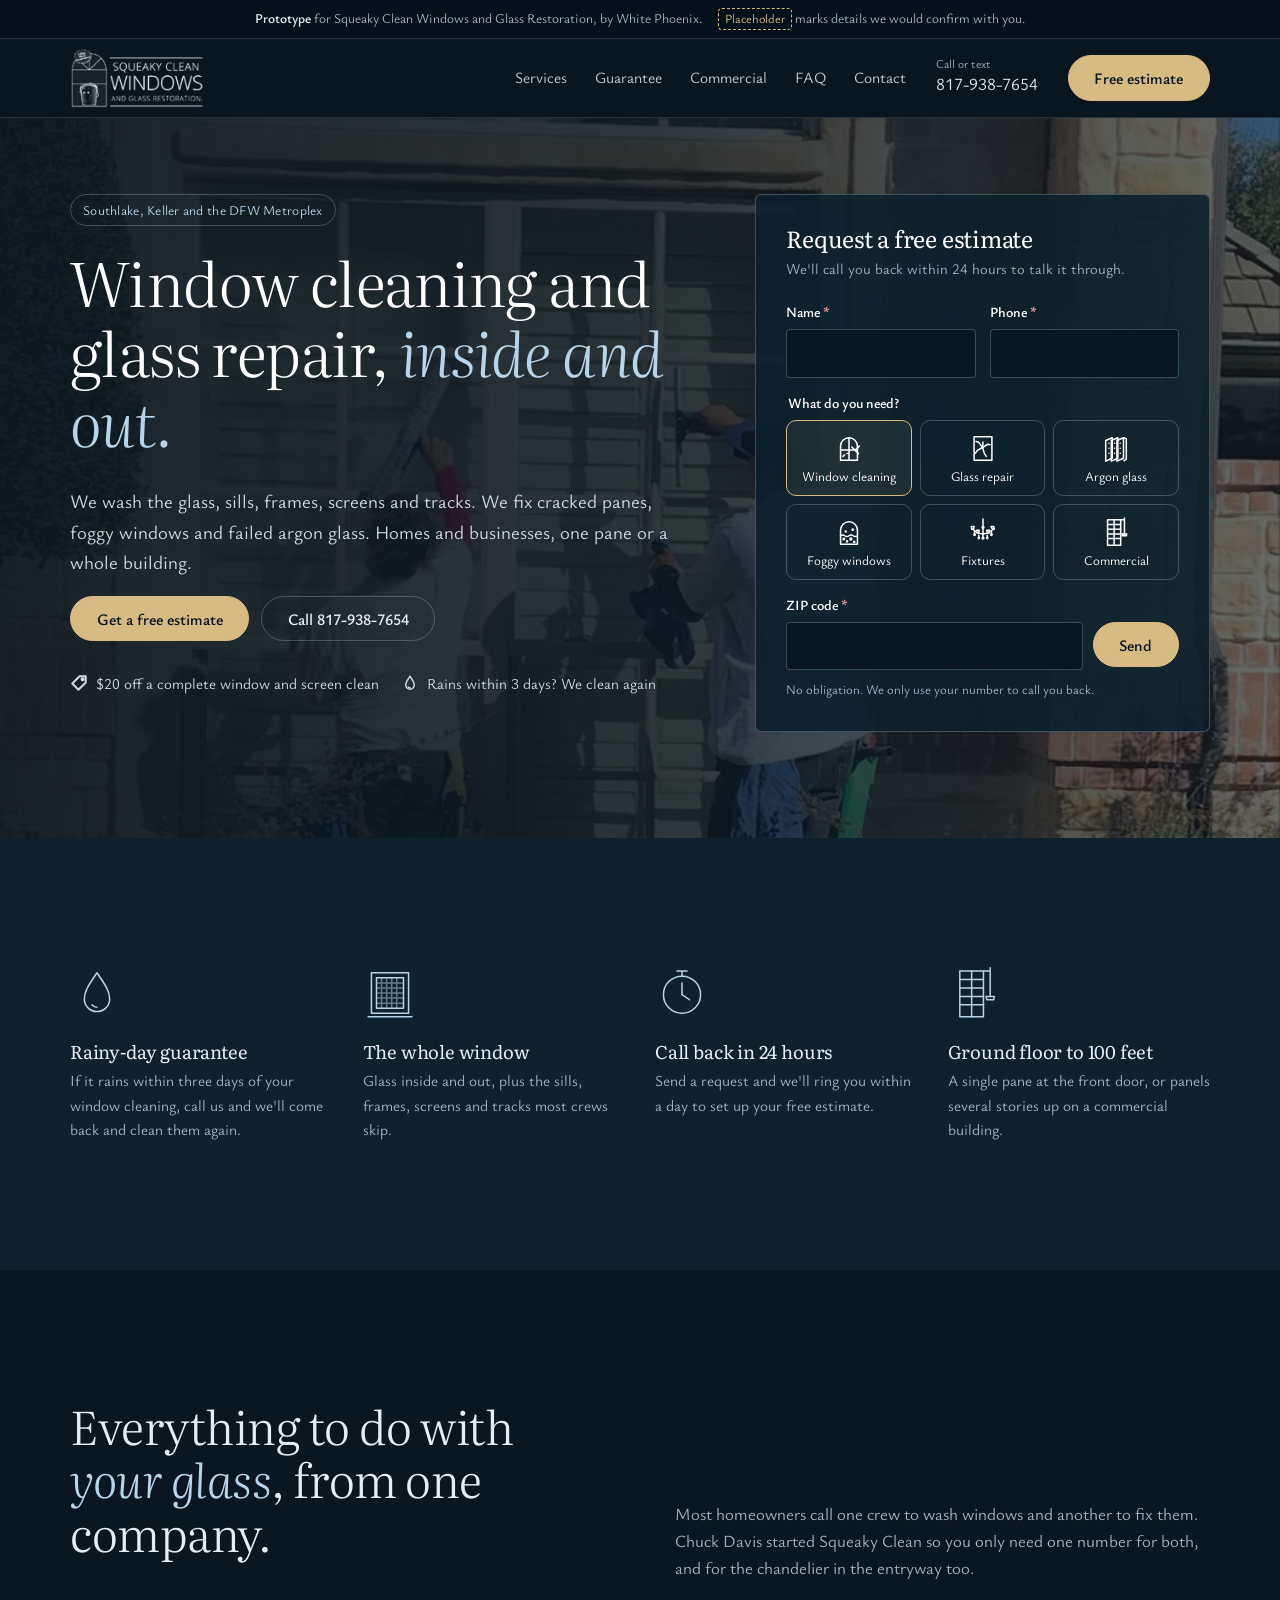
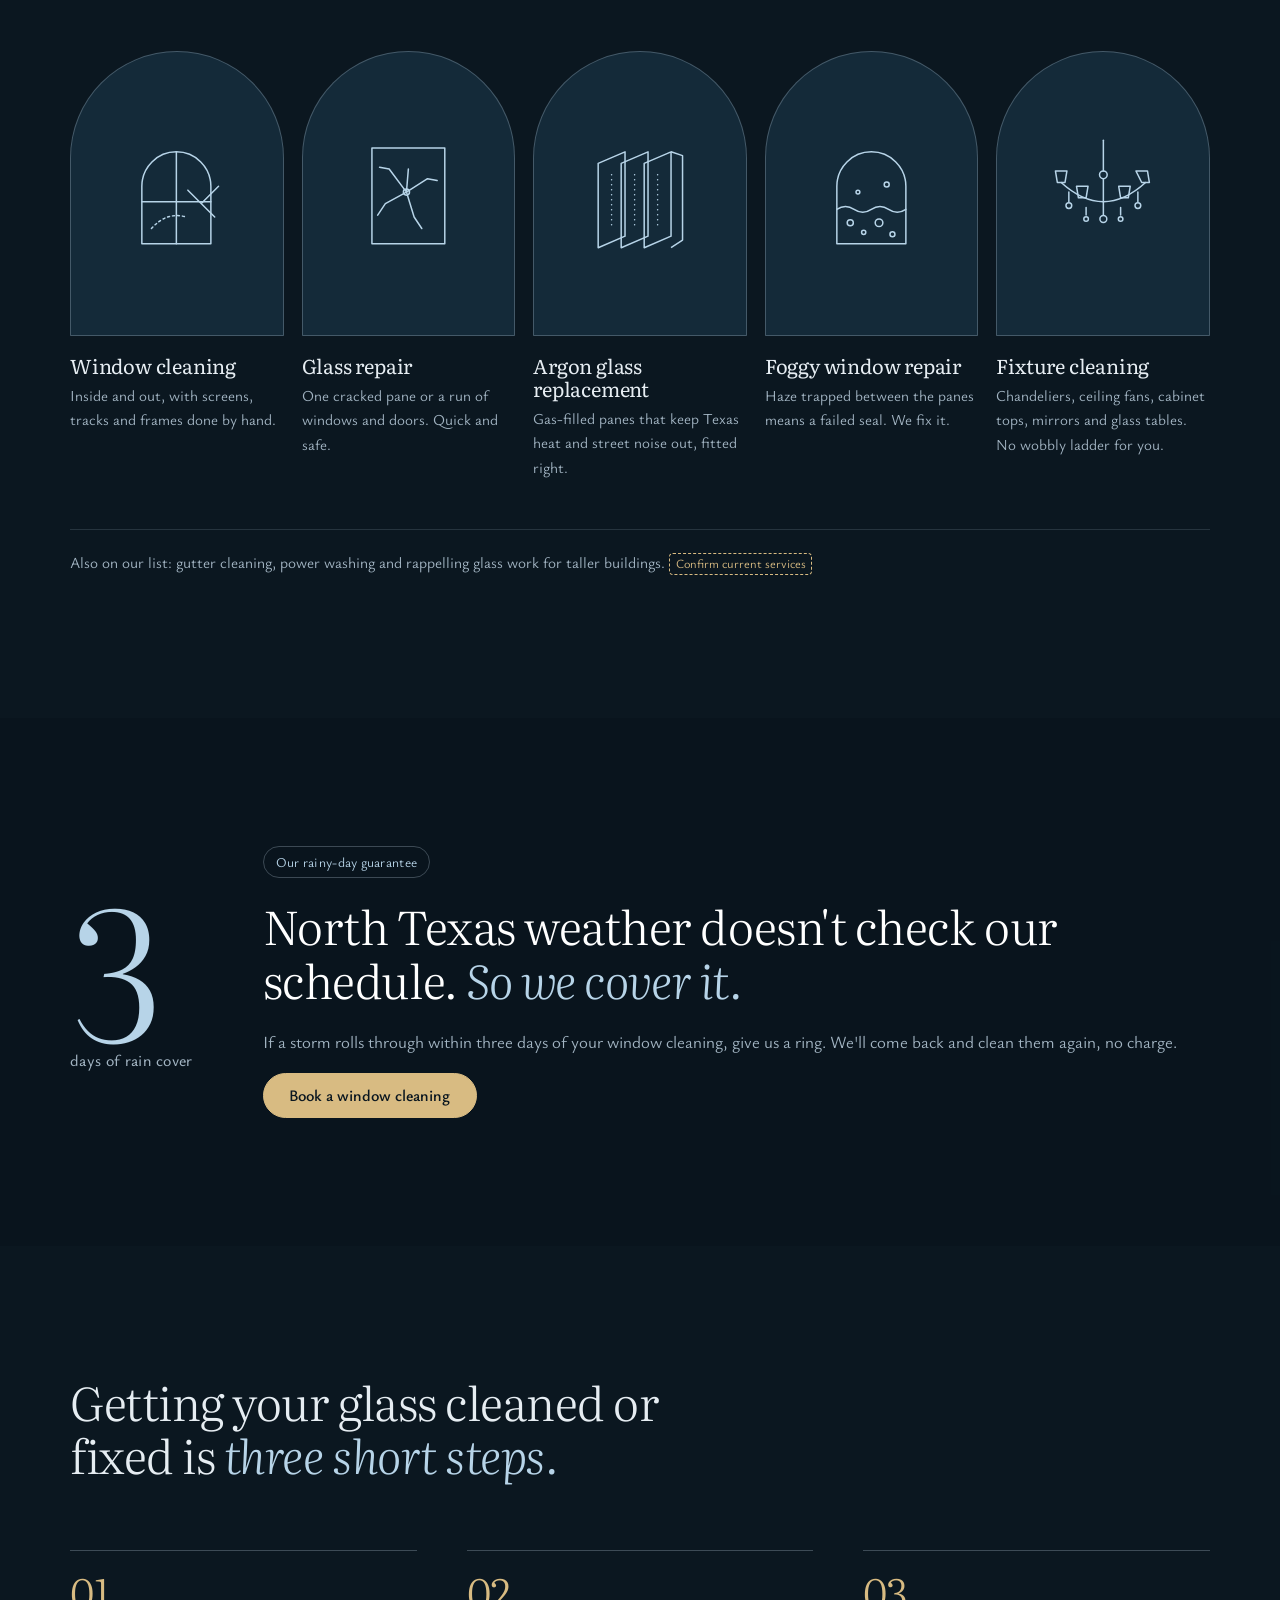
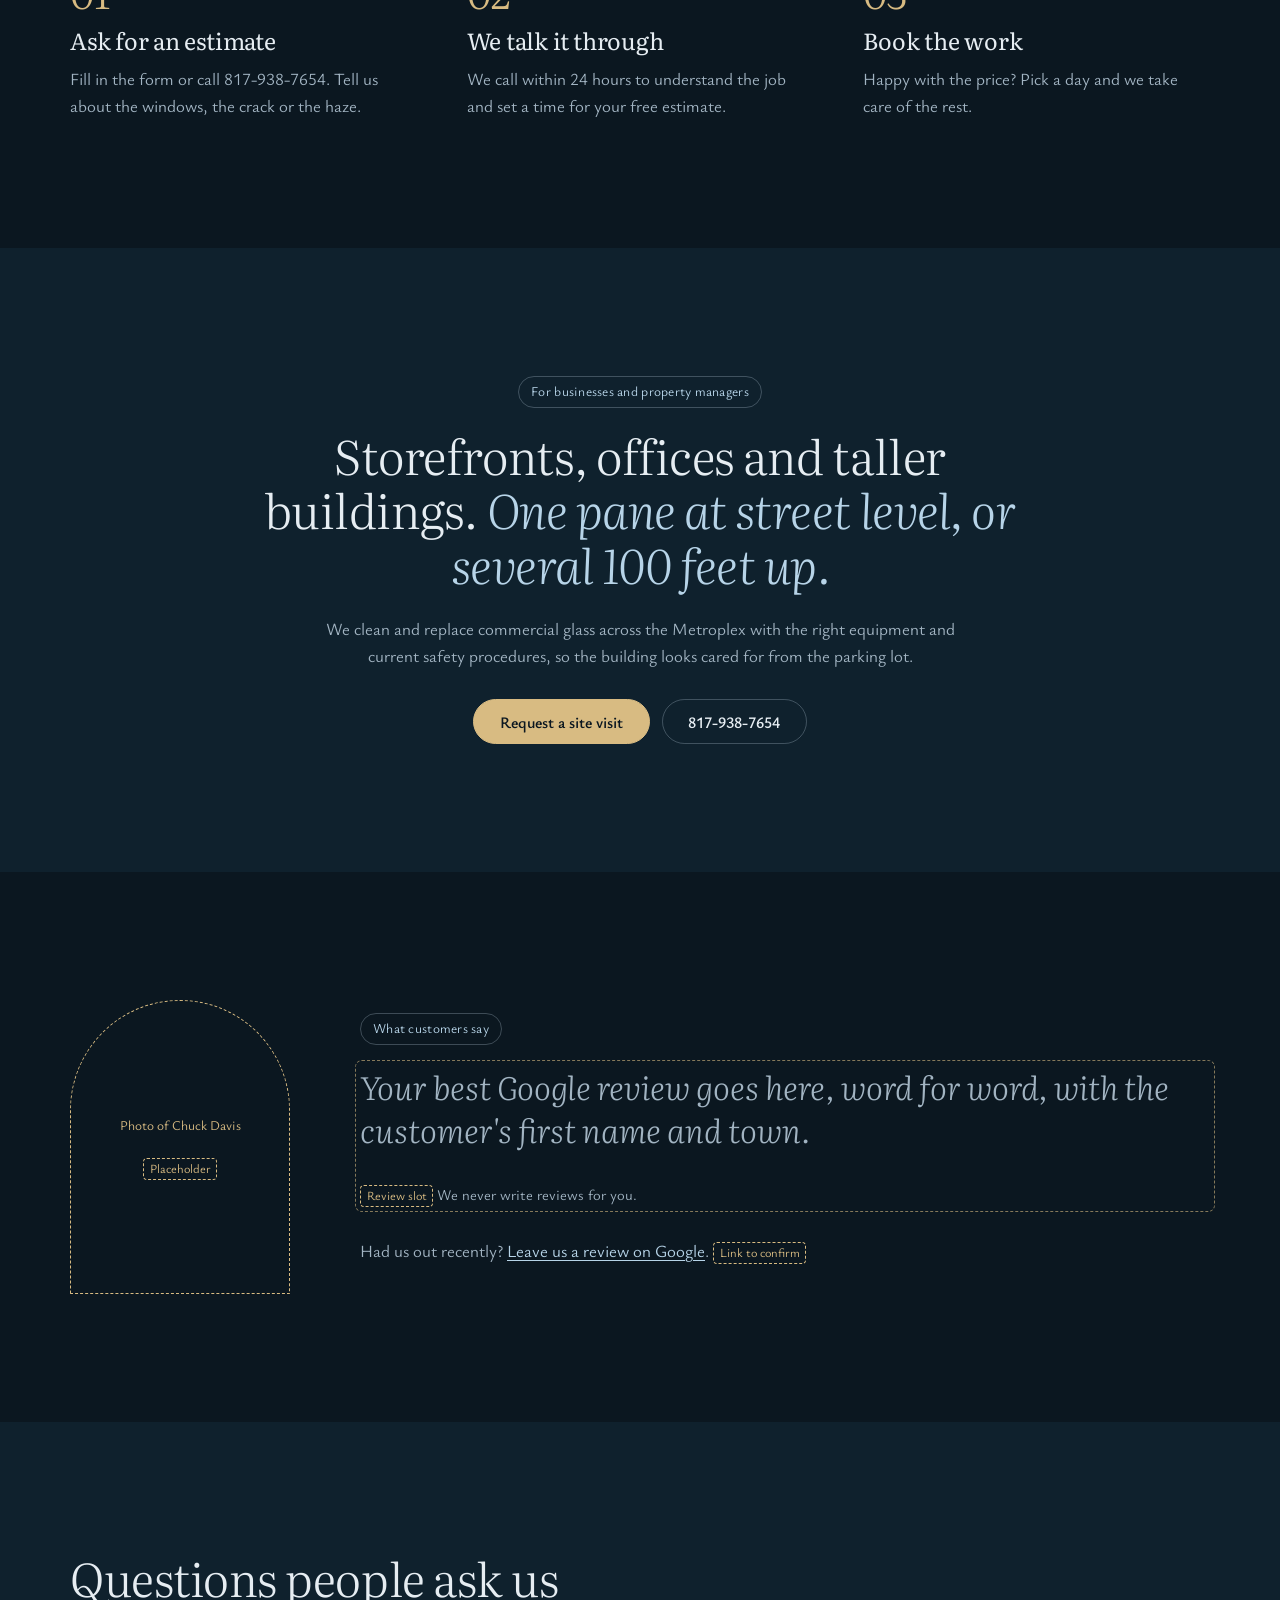
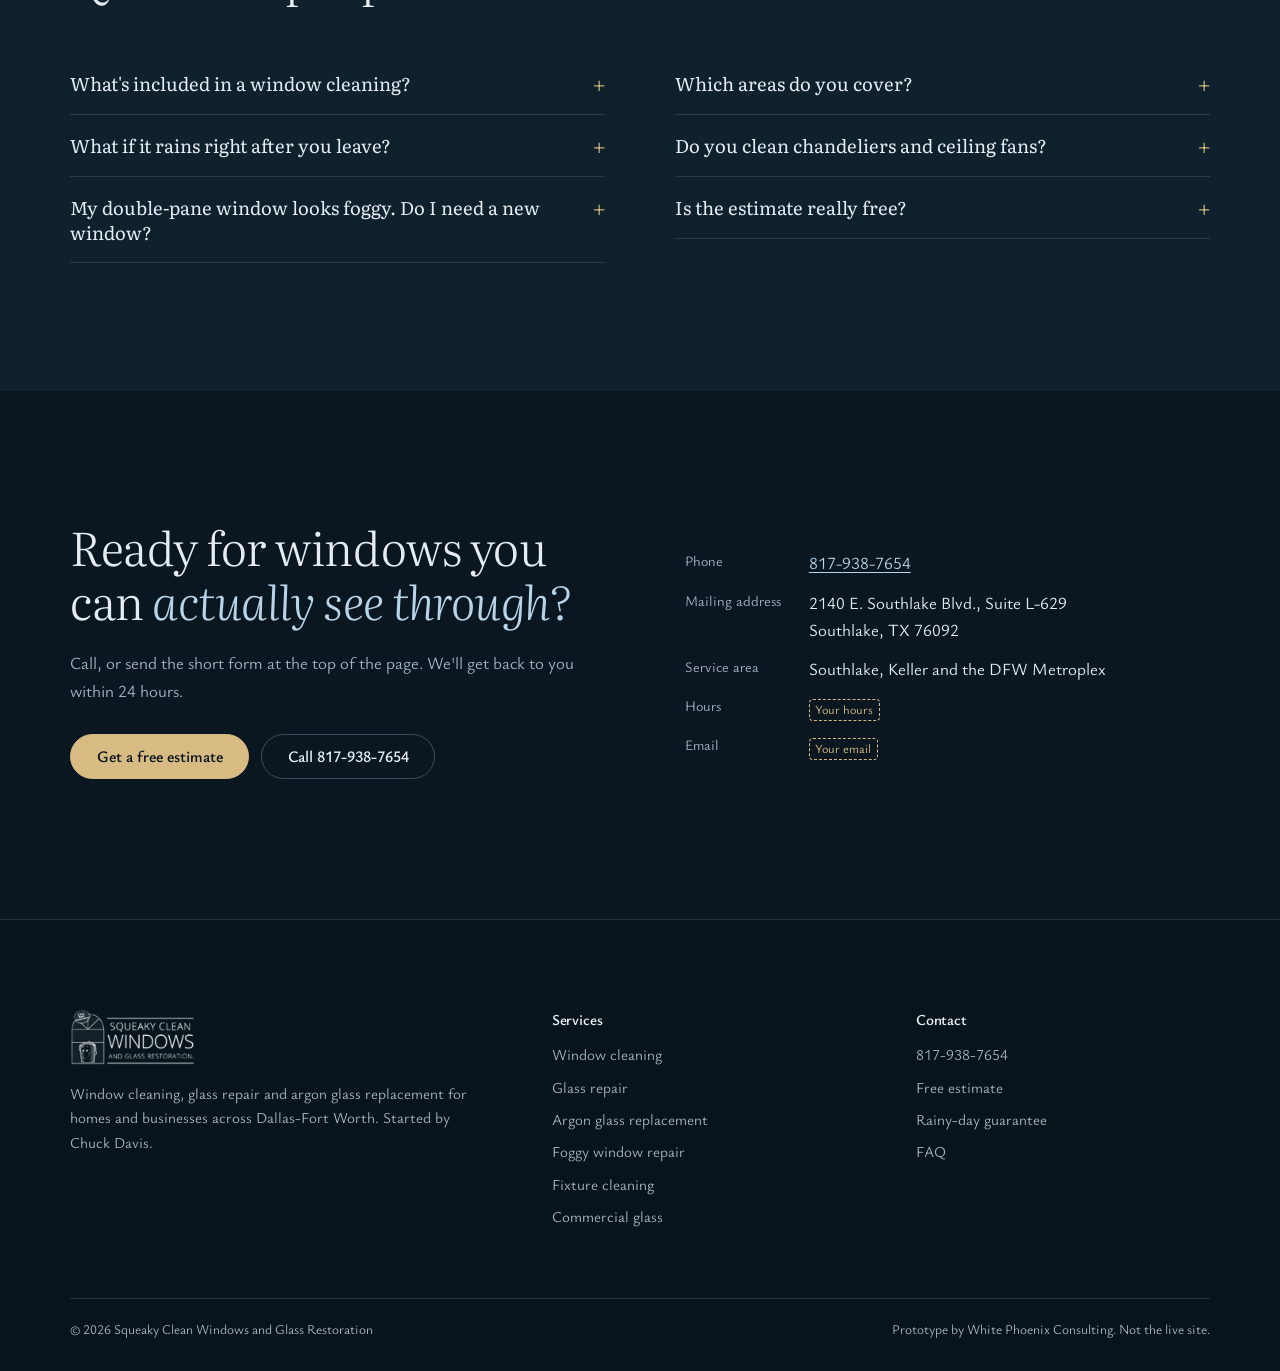
==== index.html @ f63f53d5 "Squeaky Clean Windows pitch prototype: dark TT25 theme, single page" ====
<!doctype html>
<html lang="en-US">
<head>
<meta charset="utf-8">
<meta name="viewport" content="width=device-width, initial-scale=1">
<meta name="robots" content="noindex, nofollow">
<title>Window Cleaning and Glass Repair in Southlake, TX | Squeaky Clean Windows</title>
<meta name="description" content="Window cleaning inside and out, glass repair, argon glass replacement and foggy window repair for homes and businesses in Southlake, Keller and across Dallas-Fort Worth. Call 817-938-7654.">
<meta property="og:title" content="Squeaky Clean Windows and Glass Restoration">
<meta property="og:description" content="Window cleaning and glass repair in Southlake and across Dallas-Fort Worth.">
<meta property="og:image" content="assets/img/og.jpg">
<meta name="theme-color" content="#0b1720">
<link rel="icon" href="assets/img/favicon.png">
<link rel="preconnect" href="https://fonts.googleapis.com"><link rel="preconnect" href="https://fonts.gstatic.com" crossorigin>
<link href="https://fonts.googleapis.com/css2?family=Literata:ital,opsz,wght@0,7..72,300;0,7..72,400;1,7..72,300&family=Ysabeau+Office:wght@400;600&display=swap" rel="stylesheet">
<link rel="preload" as="image" href="assets/img/crew-southlake.webp">
<link rel="stylesheet" href="assets/css/wp-blocks.css">
<link rel="stylesheet" href="assets/css/site.css">
<script type="speculationrules">{"prerender":[{"where":{"href_matches":"/*"},"eagerness":"moderate"}]}</script>
</head>
<body class="wp-site-blocks">

<svg width="0" height="0" style="position:absolute" aria-hidden="true">
  <defs>
    <style>.ill *{vector-effect:non-scaling-stroke}</style>
    <symbol id="i-clean" viewBox="0 0 64 64"><g class="ill" fill="none" stroke="currentColor" stroke-width="1.5" stroke-linecap="round" stroke-linejoin="round"><path d="M14 58V28a18 18 0 0 1 36 0v30z"/><path d="M32 10v48M14 36h36"/><path d="M19 50q8-9 18-6" stroke-dasharray="2 3"/><path d="M38 30l14 14M45 37l9-9"/></g></symbol>
    <symbol id="i-repair" viewBox="0 0 64 64"><g class="ill" fill="none" stroke="currentColor" stroke-width="1.5" stroke-linecap="round" stroke-linejoin="round"><path d="M13 8h38v50H13z"/><path d="M31 31l-9-12-5-1M31 31l11-7 5 1M31 31l4 13 4 6M31 31l-11 6-4 6M31 31l1-12"/><circle cx="31" cy="31" r="1.6"/></g></symbol>
    <symbol id="i-argon" viewBox="0 0 64 64"><g class="ill" fill="none" stroke="currentColor" stroke-width="1.5" stroke-linejoin="round"><path d="M10 16l14-6v44l-14 6z"/><path d="M22 16l14-6v44l-14 6z"/><path d="M34 16l14-6v44l-14 6z"/><g stroke-linecap="round" stroke-dasharray="0 5"><path d="M17 22v28M29 22v28M41 22v28"/></g><path d="M48 10l6 2v44l-6 4"/></g></symbol>
    <symbol id="i-fog" viewBox="0 0 64 64"><g class="ill" fill="none" stroke="currentColor" stroke-width="1.5" stroke-linecap="round" stroke-linejoin="round"><path d="M14 58V28a18 18 0 0 1 36 0v30z"/><path d="M14 40q4.5-3 9 0t9 0 9 0 9 0"/><circle cx="21" cy="47" r="1.6"/><circle cx="28" cy="52" r="1.1"/><circle cx="36" cy="47" r="2"/><circle cx="43" cy="53" r="1.3"/><circle cx="25" cy="31" r="1"/><circle cx="40" cy="27" r="1.3"/></g></symbol>
    <symbol id="i-fixture" viewBox="0 0 64 64"><g class="ill" fill="none" stroke="currentColor" stroke-width="1.5" stroke-linecap="round" stroke-linejoin="round"><path d="M32 4v16"/><circle cx="32" cy="22" r="2"/><path d="M10 26q22 20 44 0"/><path d="M32 24v12"/><path d="M8 26h4l1-6H7zM52 26h4l-1-6h-6zM19 34h4l1-6h-6zM41 34h4l1-6h-6z"/><path d="M14 31v5M50 31v5M32 36v7M23 39v4M41 39v4"/><circle cx="14" cy="38" r="1.5"/><circle cx="50" cy="38" r="1.5"/><circle cx="32" cy="45" r="1.8"/><circle cx="23" cy="45" r="1.2"/><circle cx="41" cy="45" r="1.2"/></g></symbol>
    <symbol id="i-tower" viewBox="0 0 64 64"><g class="ill" fill="none" stroke="currentColor" stroke-width="1.5" stroke-linecap="round" stroke-linejoin="round"><path d="M14 6h28v54H14z"/><path d="M14 16h28M14 26h28M14 36h28M14 46h28M28 6v54"/><path d="M50 2v34"/><path d="M45 36h10l-1 4h-8z"/><path d="M42 6h8"/></g></symbol>
    <symbol id="i-rain" viewBox="0 0 64 64"><g class="ill" fill="none" stroke="currentColor" stroke-width="1.5" stroke-linecap="round" stroke-linejoin="round"><path d="M32 8C24 20 17 29 17 39a15 15 0 0 0 30 0c0-10-7-19-15-31z"/><path d="M26 46a8 8 0 0 0 6 3"/></g></symbol>
    <symbol id="i-screen" viewBox="0 0 64 64"><g class="ill" fill="none" stroke="currentColor" stroke-width="1.5" stroke-linecap="round" stroke-linejoin="round"><path d="M10 8h44v48H10z"/><path d="M16 14h32v36H16z"/><path d="M16 20h32M16 26h32M16 32h32M16 38h32M16 44h32M22 14v36M28 14v36M34 14v36M40 14v36" stroke-opacity=".5"/><path d="M6 60h52"/></g></symbol>
    <symbol id="i-clock" viewBox="0 0 64 64"><g class="ill" fill="none" stroke="currentColor" stroke-width="1.5" stroke-linecap="round" stroke-linejoin="round"><circle cx="32" cy="34" r="22"/><path d="M32 20v14l9 6"/><path d="M26 6h12M32 6v6"/></g></symbol>
    <symbol id="i-tag" viewBox="0 0 64 64"><g class="ill" fill="none" stroke="currentColor" stroke-width="2" stroke-linejoin="round"><path d="M8 34L34 8h22v22L30 56z"/><circle cx="45" cy="19" r="4"/></g></symbol>
  </defs>
</svg>

<div class="preview-bar" role="note">
  <span><b>Prototype</b> for Squeaky Clean Windows and Glass Restoration, by White Phoenix.</span>
  <span><span class="ph-chip">Placeholder</span> marks details we would confirm with you.</span>
</div>

<header class="site-header">
  <div class="alignwide">
    <a class="wp-block-site-logo" href="#top" aria-label="Squeaky Clean Windows and Glass Restoration, home"><img src="assets/img/logo-light.png" alt="Squeaky Clean Windows and Glass Restoration" width="212" height="94"></a>
    <nav class="wp-block-navigation" id="nav" aria-label="Main">
      <a href="#services">Services</a>
      <a href="#guarantee">Guarantee</a>
      <a href="#commercial">Commercial</a>
      <a href="#faq">FAQ</a>
      <a href="#contact">Contact</a>
    </nav>
    <a class="header-phone" href="tel:+18179387654"><small>Call or text</small>817-938-7654</a>
    <div class="wp-block-buttons"><div class="wp-block-button"><a class="wp-block-button__link wp-element-button" href="#quote">Free estimate</a></div></div>
    <button class="menu-toggle" aria-expanded="false" aria-controls="nav">Menu</button>
  </div>
</header>

<main id="top">

<section class="wp-block-cover hero">
  <img class="wp-block-cover__image-background" src="assets/img/crew-southlake.webp" srcset="assets/img/crew-southlake-800.webp 800w, assets/img/crew-southlake.webp 1600w" sizes="100vw" alt="Two Squeaky Clean technicians cleaning the glass doors of a brick home" fetchpriority="high">
  <span class="wp-block-cover__background has-background-dim-80" aria-hidden="true"></span>
  <div class="wp-block-cover__inner-container alignwide">
    <div class="wp-block-columns">
      <div class="wp-block-column">
        <p class="is-style-text-annotation">Southlake, Keller and the DFW Metroplex</p>
        <h1>Window cleaning and glass repair, <em>inside and out.</em></h1>
        <p class="lede">We wash the glass, sills, frames, screens and tracks. We fix cracked panes, foggy windows and failed argon glass. Homes and businesses, one pane or a whole building.</p>
        <div class="wp-block-buttons" id="hero-ctas">
          <div class="wp-block-button"><a class="wp-block-button__link wp-element-button" href="#quote">Get a free estimate</a></div>
          <div class="wp-block-button is-style-outline"><a class="wp-block-button__link wp-element-button" href="tel:+18179387654">Call 817-938-7654</a></div>
        </div>
        <div class="hero-meta">
          <span><svg aria-hidden="true"><use href="#i-tag"/></svg>$20 off a complete window and screen clean</span>
          <span><svg aria-hidden="true"><use href="#i-rain"/></svg>Rains within 3 days? We clean again</span>
        </div>
      </div>
      <div class="wp-block-column" id="quote">
        <form class="gform_wrapper" novalidate data-form="estimate">
          <h2 class="gform_title">Request a free estimate</h2>
          <p class="gform_description">We'll call you back within 24 hours to talk it through.</p>
          <div class="gform_validation_errors" hidden>There was a problem with your submission. Please review the fields below.</div>
          <div class="gform_fields">
            <div class="gfield"><label class="gfield_label" for="f-name">Name<span class="gfield_required">*</span></label><input id="f-name" name="name" autocomplete="name" required></div>
            <div class="gfield"><label class="gfield_label" for="f-phone">Phone<span class="gfield_required">*</span></label><input id="f-phone" name="phone" type="tel" autocomplete="tel" required></div>
            <fieldset class="gfield gfield--full">
              <legend class="gfield_label">What do you need?</legend>
              <div class="svc-pick">
                <label><input type="radio" name="service" value="cleaning" checked><svg aria-hidden="true"><use href="#i-clean"/></svg>Window cleaning</label>
                <label><input type="radio" name="service" value="repair"><svg aria-hidden="true"><use href="#i-repair"/></svg>Glass repair</label>
                <label><input type="radio" name="service" value="argon"><svg aria-hidden="true"><use href="#i-argon"/></svg>Argon glass</label>
                <label><input type="radio" name="service" value="foggy"><svg aria-hidden="true"><use href="#i-fog"/></svg>Foggy windows</label>
                <label><input type="radio" name="service" value="fixtures"><svg aria-hidden="true"><use href="#i-fixture"/></svg>Fixtures</label>
                <label><input type="radio" name="service" value="commercial"><svg aria-hidden="true"><use href="#i-tower"/></svg>Commercial</label>
              </div>
            </fieldset>
            <div class="gfield gfield--full"><label class="gfield_label" for="f-zip">ZIP code<span class="gfield_required">*</span></label>
              <div class="zip-row"><input id="f-zip" name="zip" inputmode="numeric" pattern="[0-9]{5}" maxlength="5" autocomplete="postal-code" required><button class="wp-block-button__link wp-element-button" type="submit">Send</button></div>
            </div>
          </div>
          <p class="gform_footer_note">No obligation. We only use your number to call you back.</p>
          <!-- Wire to the form service (Web3Forms / Gravity Forms) here after the deal closes. -->
        </form>
      </div>
    </div>
  </div>
</section>

<section class="section alt">
  <div class="alignwide trust">
    <div class="wp-reveal"><svg aria-hidden="true" style="color:var(--glass)"><use href="#i-rain"/></svg><h3>Rainy-day guarantee</h3><p>If it rains within three days of your window cleaning, call us and we'll come back and clean them again.</p></div>
    <div class="wp-reveal"><svg aria-hidden="true" style="color:var(--glass)"><use href="#i-screen"/></svg><h3>The whole window</h3><p>Glass inside and out, plus the sills, frames, screens and tracks most crews skip.</p></div>
    <div class="wp-reveal"><svg aria-hidden="true" style="color:var(--glass)"><use href="#i-clock"/></svg><h3>Call back in 24 hours</h3><p>Send a request and we'll ring you within a day to set up your free estimate.</p></div>
    <div class="wp-reveal"><svg aria-hidden="true" style="color:var(--glass)"><use href="#i-tower"/></svg><h3>Ground floor to 100 feet</h3><p>A single pane at the front door, or panels several stories up on a commercial building.</p></div>
  </div>
</section>

<section class="section" id="services">
  <div class="alignwide">
    <div class="section-head">
      <h2>Everything to do with <em>your glass</em>, from one company.</h2>
      <p>Most homeowners call one crew to wash windows and another to fix them. Chuck Davis started Squeaky Clean so you only need one number for both, and for the chandelier in the entryway too.</p>
    </div>
    <div class="panes">
      <a class="pane wp-reveal" href="#quote" data-service="cleaning"><div class="pane-arch"><svg aria-hidden="true" style="color:var(--glass)"><use href="#i-clean"/></svg></div><h3>Window cleaning</h3><p>Inside and out, with screens, tracks and frames done by hand.</p></a>
      <a class="pane wp-reveal" href="#quote" data-service="repair"><div class="pane-arch"><svg aria-hidden="true" style="color:var(--glass)"><use href="#i-repair"/></svg></div><h3>Glass repair</h3><p>One cracked pane or a run of windows and doors. Quick and safe.</p></a>
      <a class="pane wp-reveal" href="#quote" data-service="argon"><div class="pane-arch"><svg aria-hidden="true" style="color:var(--glass)"><use href="#i-argon"/></svg></div><h3>Argon glass replacement</h3><p>Gas-filled panes that keep Texas heat and street noise out, fitted right.</p></a>
      <a class="pane wp-reveal" href="#quote" data-service="foggy"><div class="pane-arch"><svg aria-hidden="true" style="color:var(--glass)"><use href="#i-fog"/></svg></div><h3>Foggy window repair</h3><p>Haze trapped between the panes means a failed seal. We fix it.</p></a>
      <a class="pane wp-reveal" href="#quote" data-service="fixtures"><div class="pane-arch"><svg aria-hidden="true" style="color:var(--glass)"><use href="#i-fixture"/></svg></div><h3>Fixture cleaning</h3><p>Chandeliers, ceiling fans, cabinet tops, mirrors and glass tables. No wobbly ladder for you.</p></a>
    </div>
    <p class="also">Also on our list: gutter cleaning, power washing and rappelling glass work for taller buildings. <span class="ph-chip">Confirm current services</span></p>
  </div>
</section>

<section class="wp-block-cover has-parallax" id="guarantee">
  <span class="wp-block-cover__background" aria-hidden="true"></span>
  <div class="wp-block-cover__inner-container alignwide guarantee">
    <div class="big-num wp-reveal" aria-hidden="true">3<small>days of rain cover</small></div>
    <div class="wp-reveal">
      <p class="is-style-text-annotation">Our rainy-day guarantee</p>
      <h2>North Texas weather doesn't check our schedule. <em>So we cover it.</em></h2>
      <p class="muted">If a storm rolls through within three days of your window cleaning, give us a ring. We'll come back and clean them again, no charge.</p>
      <div class="wp-block-buttons"><div class="wp-block-button"><a class="wp-block-button__link wp-element-button" href="#quote">Book a window cleaning</a></div></div>
    </div>
  </div>
</section>

<section class="section">
  <div class="alignwide">
    <h2 class="is-content">Getting your glass cleaned or fixed is <em>three short steps.</em></h2>
    <div class="steps" style="margin-top:var(--s60)">
      <div class="step wp-reveal"><h3>Ask for an estimate</h3><p>Fill in the form or call 817-938-7654. Tell us about the windows, the crack or the haze.</p></div>
      <div class="step wp-reveal"><h3>We talk it through</h3><p>We call within 24 hours to understand the job and set a time for your free estimate.</p></div>
      <div class="step wp-reveal"><h3>Book the work</h3><p>Happy with the price? Pick a day and we take care of the rest.</p></div>
    </div>
  </div>
</section>

<section class="section alt" id="commercial">
  <div class="alignwide statement wp-reveal">
    <p class="is-style-text-annotation">For businesses and property managers</p>
    <h2>Storefronts, offices and taller buildings. <em>One pane at street level, or several 100 feet up.</em></h2>
    <p class="muted" style="max-width:640px;margin-inline:auto">We clean and replace commercial glass across the Metroplex with the right equipment and current safety procedures, so the building looks cared for from the parking lot.</p>
    <div class="wp-block-buttons" style="justify-content:center;margin-top:var(--s40)">
      <div class="wp-block-button"><a class="wp-block-button__link wp-element-button" href="#quote" data-service="commercial">Request a site visit</a></div>
      <div class="wp-block-button is-style-outline"><a class="wp-block-button__link wp-element-button" href="tel:+18179387654">817-938-7654</a></div>
    </div>
  </div>
</section>

<section class="section">
  <div class="alignwide review-slot">
    <div class="founder-ph"><span>Photo of Chuck Davis<br><br><span class="ph-chip">Placeholder</span></span></div>
    <div>
      <p class="is-style-text-annotation">What customers say</p>
      <blockquote class="wp-block-quote is-style-plain ph">
        <p>Your best Google review goes here, word for word, with the customer's first name and town.</p>
        <cite><span class="ph-chip">Review slot</span> We never write reviews for you.</cite>
      </blockquote>
      <p style="margin-top:var(--s40)" class="muted">Had us out recently? <a href="#contact">Leave us a review on Google</a>. <span class="ph-chip">Link to confirm</span></p>
    </div>
  </div>
</section>

<section class="section alt" id="faq">
  <div class="alignwide">
    <h2 style="margin-bottom:var(--s50)">Questions people ask us</h2>
    <div class="faq">
      <div>
        <details class="wp-block-details"><summary>What's included in a window cleaning?</summary><p>The glass, inside and outside, plus the window sills, frames, screens and tracks. A complete window and screen clean is currently $20 off.</p></details>
        <details class="wp-block-details"><summary>What if it rains right after you leave?</summary><p>If it rains within three days of your window cleaning, call us. We'll come back and clean them again under our rainy-day guarantee.</p></details>
        <details class="wp-block-details"><summary>My double-pane window looks foggy. Do I need a new window?</summary><p>Fog between the panes usually means the seal has failed. We do foggy window repair and argon glass replacement, and we'll tell you which one your window needs at the estimate.</p></details>
      </div>
      <div>
        <details class="wp-block-details"><summary>Which areas do you cover?</summary><p>We're based in Southlake and work in Keller and across the Dallas-Fort Worth Metroplex.</p></details>
        <details class="wp-block-details"><summary>Do you clean chandeliers and ceiling fans?</summary><p>Yes. Chandeliers, light fixtures, ceiling fans, cabinet tops, glass tables and mirrors, so nobody has to balance on a ladder.</p></details>
        <details class="wp-block-details"><summary>Is the estimate really free?</summary><p>Yes. Send the form or call, and we'll set up a free estimate with no obligation to book.</p></details>
      </div>
    </div>
  </div>
</section>

<section class="section" id="contact">
  <div class="alignwide contact">
    <div class="wp-reveal">
      <h2>Ready for windows you can <em>actually see through?</em></h2>
      <p class="muted">Call, or send the short form at the top of the page. We'll get back to you within 24 hours.</p>
      <div class="wp-block-buttons" style="margin-top:var(--s40)">
        <div class="wp-block-button"><a class="wp-block-button__link wp-element-button" href="#quote">Get a free estimate</a></div>
        <div class="wp-block-button is-style-outline"><a class="wp-block-button__link wp-element-button" href="tel:+18179387654">Call 817-938-7654</a></div>
      </div>
    </div>
    <dl class="wp-reveal">
      <dt>Phone</dt><dd><a href="tel:+18179387654">817-938-7654</a></dd>
      <dt>Mailing address</dt><dd>2140 E. Southlake Blvd., Suite L-629<br>Southlake, TX 76092</dd>
      <dt>Service area</dt><dd>Southlake, Keller and the DFW Metroplex</dd>
      <dt>Hours</dt><dd><span class="ph-chip">Your hours</span></dd>
      <dt>Email</dt><dd><span class="ph-chip">Your email</span></dd>
    </dl>
  </div>
</section>

</main>

<footer class="site-footer">
  <div class="alignwide">
    <div class="footer-cols">
      <div>
        <img src="assets/img/logo-light.png" alt="Squeaky Clean Windows and Glass Restoration" width="180" height="80" style="height:56px;width:auto;margin-bottom:16px">
        <p class="muted" style="max-width:30em">Window cleaning, glass repair and argon glass replacement for homes and businesses across Dallas-Fort Worth. Started by Chuck Davis.</p>
      </div>
      <div><h4>Services</h4><ul><li><a href="#services">Window cleaning</a></li><li><a href="#services">Glass repair</a></li><li><a href="#services">Argon glass replacement</a></li><li><a href="#services">Foggy window repair</a></li><li><a href="#services">Fixture cleaning</a></li><li><a href="#commercial">Commercial glass</a></li></ul></div>
      <div><h4>Contact</h4><ul><li><a href="tel:+18179387654">817-938-7654</a></li><li><a href="#quote">Free estimate</a></li><li><a href="#guarantee">Rainy-day guarantee</a></li><li><a href="#faq">FAQ</a></li></ul></div>
    </div>
    <div class="footer-base"><span>&copy; 2026 Squeaky Clean Windows and Glass Restoration</span><span>Prototype by White Phoenix Consulting. Not the live site.</span></div>
  </div>
</footer>

<div class="mobile-bar" aria-hidden="true">
  <a class="wp-block-button__link wp-element-button" href="tel:+18179387654" style="background:transparent;color:var(--text);border-color:var(--line-2)">Call</a>
  <a class="wp-block-button__link wp-element-button" href="#quote">Free estimate</a>
</div>

<script src="assets/js/site.js" defer></script>
</body>
</html>
---- assets/css/wp-blocks.css ----
/* Subset of @wordpress/block-library 11.2.0 (build-style/style.css + theme.css), official WordPress block styles. */
.wp-block-button__link{cursor: pointer;
  display: inline-block;
  text-align: center;
  word-break: normal;
  overflow-wrap: anywhere;
  box-sizing: border-box;
  height: 100%;
  align-content: center;}.wp-block-button__link.aligncenter{text-align: center;}.wp-block-button__link.alignright{text-align: right;}:where(.wp-block-button__link){box-shadow: none;
  text-decoration: none;
  border-radius: 9999px;
  padding: calc(0.667em + 2px) calc(1.333em + 2px);}.wp-block-button[style*=text-decoration] .wp-block-button__link{text-decoration: inherit;}.wp-block-buttons > .wp-block-button.has-custom-width{max-width: none;}.wp-block-buttons > .wp-block-button.has-custom-width .wp-block-button__link{width: 100%;}.wp-block-buttons > .wp-block-button.has-custom-font-size .wp-block-button__link{font-size: inherit;}.wp-block-buttons > .wp-block-button[class*=wp-block-button__width]{width: calc(var(--wp--block-button--width) * 1% - var(--wp--style--block-gap, 0.5em) * (1 - var(--wp--block-button--width) / 100));}.wp-block-buttons > .wp-block-button.wp-block-button__width-25{width: calc(25% - var(--wp--style--block-gap, 0.5em) * 0.75);}.wp-block-buttons > .wp-block-button.wp-block-button__width-50{width: calc(50% - var(--wp--style--block-gap, 0.5em) * 0.5);}.wp-block-buttons > .wp-block-button.wp-block-button__width-75{width: calc(75% - var(--wp--style--block-gap, 0.5em) * 0.25);}.wp-block-buttons > .wp-block-button.wp-block-button__width-100{width: 100%;
  flex-basis: 100%;}.wp-block-buttons.is-vertical > .wp-block-button[class*=wp-block-button__width]{width: calc(var(--wp--block-button--width) * 1%);}.wp-block-buttons.is-vertical > .wp-block-button.wp-block-button__width-25{width: 25%;}.wp-block-buttons.is-vertical > .wp-block-button.wp-block-button__width-50{width: 50%;}.wp-block-buttons.is-vertical > .wp-block-button.wp-block-button__width-75{width: 75%;}.wp-block-button.is-style-squared,
.wp-block-button__link.wp-block-button.is-style-squared{border-radius: 0;}.wp-block-button.no-border-radius,
.wp-block-button__link.no-border-radius{border-radius: 0 !important;}:root :where(.wp-block-button.is-style-outline > .wp-block-button__link),
:root :where(.wp-block-button .wp-block-button__link.is-style-outline){border: 2px solid currentColor;
  padding: 0.667em 1.333em;}:root :where(.wp-block-button.is-style-outline > .wp-block-button__link:not(.has-text-color)),
:root :where(.wp-block-button .wp-block-button__link.is-style-outline:not(.has-text-color)){color: currentColor;}:root :where(.wp-block-button.is-style-outline > .wp-block-button__link:not(.has-background)),
:root :where(.wp-block-button .wp-block-button__link.is-style-outline:not(.has-background)){background-color: transparent;
  background-image: none;}.wp-block-buttons{box-sizing: border-box;}.wp-block-buttons.is-vertical{flex-direction: column;}.wp-block-buttons.is-vertical > .wp-block-button:last-child{margin-bottom: 0;}.wp-block-buttons > .wp-block-button{display: inline-block;
  margin: 0;}.wp-block-buttons.is-content-justification-left{justify-content: flex-start;}.wp-block-buttons.is-content-justification-left.is-vertical{align-items: flex-start;}.wp-block-buttons.is-content-justification-center{justify-content: center;}.wp-block-buttons.is-content-justification-center.is-vertical{align-items: center;}.wp-block-buttons.is-content-justification-right{justify-content: flex-end;}.wp-block-buttons.is-content-justification-right.is-vertical{align-items: flex-end;}.wp-block-buttons.is-content-justification-space-between{justify-content: space-between;}.wp-block-buttons.aligncenter{text-align: center;}.wp-block-buttons{}.wp-block-buttons:not(.is-content-justification-space-between,
.is-content-justification-right,
.is-content-justification-left,
.is-content-justification-center) .wp-block-button.aligncenter{margin-left: auto;
  margin-right: auto;
  width: 100%;}.wp-block-buttons[style*=text-decoration] .wp-block-button,
.wp-block-buttons[style*=text-decoration] .wp-block-button__link{text-decoration: inherit;}.wp-block-buttons.has-custom-font-size .wp-block-button__link{font-size: inherit;}.wp-block-buttons .wp-block-button__link{width: 100%;}.wp-block-button.aligncenter{text-align: center;}:where(.wp-block-categories__label:not(.screen-reader-text)){width: 100%;
  display: block;}.wp-block-columns{display: flex;
  box-sizing: border-box;
  flex-wrap: wrap !important;}@media (min-width: 782px){.wp-block-columns{flex-wrap: nowrap !important;}}.wp-block-columns{align-items: initial !important;}.wp-block-columns.are-vertically-aligned-top{align-items: flex-start;}.wp-block-columns.are-vertically-aligned-center{align-items: center;}.wp-block-columns.are-vertically-aligned-bottom{align-items: flex-end;}@media (max-width: 781px){.wp-block-columns:not(.is-not-stacked-on-mobile) > .wp-block-column{flex-basis: 100% !important;}}@media (min-width: 782px){.wp-block-columns:not(.is-not-stacked-on-mobile) > .wp-block-column{flex-basis: 0;
    flex-grow: 1;}.wp-block-columns:not(.is-not-stacked-on-mobile) > .wp-block-column[style*=flex-basis]{flex-grow: 0;}}.wp-block-columns.is-not-stacked-on-mobile{flex-wrap: nowrap !important;}.wp-block-columns.is-not-stacked-on-mobile > .wp-block-column{flex-basis: 0;
  flex-grow: 1;}.wp-block-columns.is-not-stacked-on-mobile > .wp-block-column[style*=flex-basis]{flex-grow: 0;}:where(.wp-block-columns){margin-bottom: 1.75em;}:where(.wp-block-columns.has-background){padding: var(--wp--style--block-background-padding, 1.25em 2.375em);}.wp-block-column{flex-grow: 1;
  min-width: 0;
  word-break: normal;
  overflow-wrap: break-word;}.wp-block-column.is-vertically-aligned-top{align-self: flex-start;}.wp-block-column.is-vertically-aligned-center{align-self: center;}.wp-block-column.is-vertically-aligned-bottom{align-self: flex-end;}.wp-block-column.is-vertically-aligned-stretch{align-self: stretch;}.wp-block-column.is-vertically-aligned-top, .wp-block-column.is-vertically-aligned-center, .wp-block-column.is-vertically-aligned-bottom{width: 100%;}.wp-block-cover-image,
.wp-block-cover{min-height: 430px;
  padding: 1em;
  position: relative;
  background-position: center center;
  display: flex;
  justify-content: center;
  align-items: center;
  overflow: hidden;
  overflow: clip;
  box-sizing: border-box;}.wp-block-cover-image.has-background-dim:not([class*=-background-color]),
.wp-block-cover-image .has-background-dim:not([class*=-background-color]),
.wp-block-cover.has-background-dim:not([class*=-background-color]),
.wp-block-cover .has-background-dim:not([class*=-background-color]){background-color: #000;}.wp-block-cover-image .has-background-dim.has-background-gradient,
.wp-block-cover .has-background-dim.has-background-gradient{background-color: transparent;}.wp-block-cover-image.has-background-dim::before,
.wp-block-cover.has-background-dim::before{content: "";
  background-color: inherit;}.wp-block-cover-image.has-background-dim:not(.has-background-gradient)::before,
.wp-block-cover-image .wp-block-cover__background,
.wp-block-cover-image .wp-block-cover__gradient-background,
.wp-block-cover.has-background-dim:not(.has-background-gradient)::before,
.wp-block-cover .wp-block-cover__background,
.wp-block-cover .wp-block-cover__gradient-background{position: absolute;
  top: 0;
  left: 0;
  bottom: 0;
  right: 0;
  opacity: 0.5;}.wp-block-cover-image.has-background-dim.has-background-dim-10:not(.has-background-gradient)::before,
.wp-block-cover-image.has-background-dim.has-background-dim-10 .wp-block-cover__background,
.wp-block-cover-image.has-background-dim.has-background-dim-10 .wp-block-cover__gradient-background,
.wp-block-cover.has-background-dim.has-background-dim-10:not(.has-background-gradient)::before,
.wp-block-cover.has-background-dim.has-background-dim-10 .wp-block-cover__background,
.wp-block-cover.has-background-dim.has-background-dim-10 .wp-block-cover__gradient-background{opacity: 0.1;}.wp-block-cover-image.has-background-dim.has-background-dim-20:not(.has-background-gradient)::before,
.wp-block-cover-image.has-background-dim.has-background-dim-20 .wp-block-cover__background,
.wp-block-cover-image.has-background-dim.has-background-dim-20 .wp-block-cover__gradient-background,
.wp-block-cover.has-background-dim.has-background-dim-20:not(.has-background-gradient)::before,
.wp-block-cover.has-background-dim.has-background-dim-20 .wp-block-cover__background,
.wp-block-cover.has-background-dim.has-background-dim-20 .wp-block-cover__gradient-background{opacity: 0.2;}.wp-block-cover-image.has-background-dim.has-background-dim-30:not(.has-background-gradient)::before,
.wp-block-cover-image.has-background-dim.has-background-dim-30 .wp-block-cover__background,
.wp-block-cover-image.has-background-dim.has-background-dim-30 .wp-block-cover__gradient-background,
.wp-block-cover.has-background-dim.has-background-dim-30:not(.has-background-gradient)::before,
.wp-block-cover.has-background-dim.has-background-dim-30 .wp-block-cover__background,
.wp-block-cover.has-background-dim.has-background-dim-30 .wp-block-cover__gradient-background{opacity: 0.3;}.wp-block-cover-image.has-background-dim.has-background-dim-40:not(.has-background-gradient)::before,
.wp-block-cover-image.has-background-dim.has-background-dim-40 .wp-block-cover__background,
.wp-block-cover-image.has-background-dim.has-background-dim-40 .wp-block-cover__gradient-background,
.wp-block-cover.has-background-dim.has-background-dim-40:not(.has-background-gradient)::before,
.wp-block-cover.has-background-dim.has-background-dim-40 .wp-block-cover__background,
.wp-block-cover.has-background-dim.has-background-dim-40 .wp-block-cover__gradient-background{opacity: 0.4;}.wp-block-cover-image.has-background-dim.has-background-dim-50:not(.has-background-gradient)::before,
.wp-block-cover-image.has-background-dim.has-background-dim-50 .wp-block-cover__background,
.wp-block-cover-image.has-background-dim.has-background-dim-50 .wp-block-cover__gradient-background,
.wp-block-cover.has-background-dim.has-background-dim-50:not(.has-background-gradient)::before,
.wp-block-cover.has-background-dim.has-background-dim-50 .wp-block-cover__background,
.wp-block-cover.has-background-dim.has-background-dim-50 .wp-block-cover__gradient-background{opacity: 0.5;}.wp-block-cover-image.has-background-dim.has-background-dim-60:not(.has-background-gradient)::before,
.wp-block-cover-image.has-background-dim.has-background-dim-60 .wp-block-cover__background,
.wp-block-cover-image.has-background-dim.has-background-dim-60 .wp-block-cover__gradient-background,
.wp-block-cover.has-background-dim.has-background-dim-60:not(.has-background-gradient)::before,
.wp-block-cover.has-background-dim.has-background-dim-60 .wp-block-cover__background,
.wp-block-cover.has-background-dim.has-background-dim-60 .wp-block-cover__gradient-background{opacity: 0.6;}.wp-block-cover-image.has-background-dim.has-background-dim-70:not(.has-background-gradient)::before,
.wp-block-cover-image.has-background-dim.has-background-dim-70 .wp-block-cover__background,
.wp-block-cover-image.has-background-dim.has-background-dim-70 .wp-block-cover__gradient-background,
.wp-block-cover.has-background-dim.has-background-dim-70:not(.has-background-gradient)::before,
.wp-block-cover.has-background-dim.has-background-dim-70 .wp-block-cover__background,
.wp-block-cover.has-background-dim.has-background-dim-70 .wp-block-cover__gradient-background{opacity: 0.7;}.wp-block-cover-image.has-background-dim.has-background-dim-80:not(.has-background-gradient)::before,
.wp-block-cover-image.has-background-dim.has-background-dim-80 .wp-block-cover__background,
.wp-block-cover-image.has-background-dim.has-background-dim-80 .wp-block-cover__gradient-background,
.wp-block-cover.has-background-dim.has-background-dim-80:not(.has-background-gradient)::before,
.wp-block-cover.has-background-dim.has-background-dim-80 .wp-block-cover__background,
.wp-block-cover.has-background-dim.has-background-dim-80 .wp-block-cover__gradient-background{opacity: 0.8;}.wp-block-cover-image.has-background-dim.has-background-dim-90:not(.has-background-gradient)::before,
.wp-block-cover-image.has-background-dim.has-background-dim-90 .wp-block-cover__background,
.wp-block-cover-image.has-background-dim.has-background-dim-90 .wp-block-cover__gradient-background,
.wp-block-cover.has-background-dim.has-background-dim-90:not(.has-background-gradient)::before,
.wp-block-cover.has-background-dim.has-background-dim-90 .wp-block-cover__background,
.wp-block-cover.has-background-dim.has-background-dim-90 .wp-block-cover__gradient-background{opacity: 0.9;}.wp-block-cover-image.has-background-dim.has-background-dim-100:not(.has-background-gradient)::before,
.wp-block-cover-image.has-background-dim.has-background-dim-100 .wp-block-cover__background,
.wp-block-cover-image.has-background-dim.has-background-dim-100 .wp-block-cover__gradient-background,
.wp-block-cover.has-background-dim.has-background-dim-100:not(.has-background-gradient)::before,
.wp-block-cover.has-background-dim.has-background-dim-100 .wp-block-cover__background,
.wp-block-cover.has-background-dim.has-background-dim-100 .wp-block-cover__gradient-background{opacity: 1;}.wp-block-cover-image .wp-block-cover__gradient-background.has-background-dim.has-background-dim-0,
.wp-block-cover-image .wp-block-cover__background.has-background-dim.has-background-dim-0,
.wp-block-cover .wp-block-cover__gradient-background.has-background-dim.has-background-dim-0,
.wp-block-cover .wp-block-cover__background.has-background-dim.has-background-dim-0{opacity: 0;}.wp-block-cover-image .wp-block-cover__gradient-background.has-background-dim.has-background-dim-10,
.wp-block-cover-image .wp-block-cover__background.has-background-dim.has-background-dim-10,
.wp-block-cover .wp-block-cover__gradient-background.has-background-dim.has-background-dim-10,
.wp-block-cover .wp-block-cover__background.has-background-dim.has-background-dim-10{opacity: 0.1;}.wp-block-cover-image .wp-block-cover__gradient-background.has-background-dim.has-background-dim-20,
.wp-block-cover-image .wp-block-cover__background.has-background-dim.has-background-dim-20,
.wp-block-cover .wp-block-cover__gradient-background.has-background-dim.has-background-dim-20,
.wp-block-cover .wp-block-cover__background.has-background-dim.has-background-dim-20{opacity: 0.2;}.wp-block-cover-image .wp-block-cover__gradient-background.has-background-dim.has-background-dim-30,
.wp-block-cover-image .wp-block-cover__background.has-background-dim.has-background-dim-30,
.wp-block-cover .wp-block-cover__gradient-background.has-background-dim.has-background-dim-30,
.wp-block-cover .wp-block-cover__background.has-background-dim.has-background-dim-30{opacity: 0.3;}.wp-block-cover-image .wp-block-cover__gradient-background.has-background-dim.has-background-dim-40,
.wp-block-cover-image .wp-block-cover__background.has-background-dim.has-background-dim-40,
.wp-block-cover .wp-block-cover__gradient-background.has-background-dim.has-background-dim-40,
.wp-block-cover .wp-block-cover__background.has-background-dim.has-background-dim-40{opacity: 0.4;}.wp-block-cover-image .wp-block-cover__gradient-background.has-background-dim.has-background-dim-50,
.wp-block-cover-image .wp-block-cover__background.has-background-dim.has-background-dim-50,
.wp-block-cover .wp-block-cover__gradient-background.has-background-dim.has-background-dim-50,
.wp-block-cover .wp-block-cover__background.has-background-dim.has-background-dim-50{opacity: 0.5;}.wp-block-cover-image .wp-block-cover__gradient-background.has-background-dim.has-background-dim-60,
.wp-block-cover-image .wp-block-cover__background.has-background-dim.has-background-dim-60,
.wp-block-cover .wp-block-cover__gradient-background.has-background-dim.has-background-dim-60,
.wp-block-cover .wp-block-cover__background.has-background-dim.has-background-dim-60{opacity: 0.6;}.wp-block-cover-image .wp-block-cover__gradient-background.has-background-dim.has-background-dim-70,
.wp-block-cover-image .wp-block-cover__background.has-background-dim.has-background-dim-70,
.wp-block-cover .wp-block-cover__gradient-background.has-background-dim.has-background-dim-70,
.wp-block-cover .wp-block-cover__background.has-background-dim.has-background-dim-70{opacity: 0.7;}.wp-block-cover-image .wp-block-cover__gradient-background.has-background-dim.has-background-dim-80,
.wp-block-cover-image .wp-block-cover__background.has-background-dim.has-background-dim-80,
.wp-block-cover .wp-block-cover__gradient-background.has-background-dim.has-background-dim-80,
.wp-block-cover .wp-block-cover__background.has-background-dim.has-background-dim-80{opacity: 0.8;}.wp-block-cover-image .wp-block-cover__gradient-background.has-background-dim.has-background-dim-90,
.wp-block-cover-image .wp-block-cover__background.has-background-dim.has-background-dim-90,
.wp-block-cover .wp-block-cover__gradient-background.has-background-dim.has-background-dim-90,
.wp-block-cover .wp-block-cover__background.has-background-dim.has-background-dim-90{opacity: 0.9;}.wp-block-cover-image .wp-block-cover__gradient-background.has-background-dim.has-background-dim-100,
.wp-block-cover-image .wp-block-cover__background.has-background-dim.has-background-dim-100,
.wp-block-cover .wp-block-cover__gradient-background.has-background-dim.has-background-dim-100,
.wp-block-cover .wp-block-cover__background.has-background-dim.has-background-dim-100{opacity: 1;}.wp-block-cover-image.alignleft, .wp-block-cover-image.alignright,
.wp-block-cover.alignleft,
.wp-block-cover.alignright{max-width: 420px;
  width: 100%;}.wp-block-cover-image.aligncenter, .wp-block-cover-image.alignleft, .wp-block-cover-image.alignright,
.wp-block-cover.aligncenter,
.wp-block-cover.alignleft,
.wp-block-cover.alignright{display: flex;}.wp-block-cover-image .wp-block-cover__inner-container,
.wp-block-cover .wp-block-cover__inner-container{position: relative;
  width: 100%;
  color: inherit;}.wp-block-cover-image.is-position-top-left,
.wp-block-cover.is-position-top-left{align-items: flex-start;
  justify-content: flex-start;}.wp-block-cover-image.is-position-top-center,
.wp-block-cover.is-position-top-center{align-items: flex-start;
  justify-content: center;}.wp-block-cover-image.is-position-top-right,
.wp-block-cover.is-position-top-right{align-items: flex-start;
  justify-content: flex-end;}.wp-block-cover-image.is-position-center-left,
.wp-block-cover.is-position-center-left{align-items: center;
  justify-content: flex-start;}.wp-block-cover-image.is-position-center-center,
.wp-block-cover.is-position-center-center{align-items: center;
  justify-content: center;}.wp-block-cover-image.is-position-center-right,
.wp-block-cover.is-position-center-right{align-items: center;
  justify-content: flex-end;}.wp-block-cover-image.is-position-bottom-left,
.wp-block-cover.is-position-bottom-left{align-items: flex-end;
  justify-content: flex-start;}.wp-block-cover-image.is-position-bottom-center,
.wp-block-cover.is-position-bottom-center{align-items: flex-end;
  justify-content: center;}.wp-block-cover-image.is-position-bottom-right,
.wp-block-cover.is-position-bottom-right{align-items: flex-end;
  justify-content: flex-end;}.wp-block-cover-image.has-custom-content-position.has-custom-content-position .wp-block-cover__inner-container,
.wp-block-cover.has-custom-content-position.has-custom-content-position .wp-block-cover__inner-container{margin: 0;}.wp-block-cover-image.has-custom-content-position.has-custom-content-position.is-position-top-left .wp-block-cover__inner-container, .wp-block-cover-image.has-custom-content-position.has-custom-content-position.is-position-top-right .wp-block-cover__inner-container, .wp-block-cover-image.has-custom-content-position.has-custom-content-position.is-position-center-left .wp-block-cover__inner-container, .wp-block-cover-image.has-custom-content-position.has-custom-content-position.is-position-center-right .wp-block-cover__inner-container, .wp-block-cover-image.has-custom-content-position.has-custom-content-position.is-position-bottom-left .wp-block-cover__inner-container, .wp-block-cover-image.has-custom-content-position.has-custom-content-position.is-position-bottom-right .wp-block-cover__inner-container,
.wp-block-cover.has-custom-content-position.has-custom-content-position.is-position-top-left .wp-block-cover__inner-container,
.wp-block-cover.has-custom-content-position.has-custom-content-position.is-position-top-right .wp-block-cover__inner-container,
.wp-block-cover.has-custom-content-position.has-custom-content-position.is-position-center-left .wp-block-cover__inner-container,
.wp-block-cover.has-custom-content-position.has-custom-content-position.is-position-center-right .wp-block-cover__inner-container,
.wp-block-cover.has-custom-content-position.has-custom-content-position.is-position-bottom-left .wp-block-cover__inner-container,
.wp-block-cover.has-custom-content-position.has-custom-content-position.is-position-bottom-right .wp-block-cover__inner-container{margin: 0;
  width: auto;}.wp-block-cover-image .wp-block-cover__image-background,
.wp-block-cover-image video.wp-block-cover__video-background,
.wp-block-cover .wp-block-cover__image-background,
.wp-block-cover video.wp-block-cover__video-background{position: absolute;
  top: 0;
  left: 0;
  right: 0;
  bottom: 0;
  margin: 0;
  padding: 0;
  width: 100%;
  height: 100%;
  max-width: none;
  max-height: none;
  object-fit: cover;
  outline: none;
  border: none;
  box-shadow: none;}@supports (-webkit-hyphens: none){.wp-block-cover-image.has-aspect-ratio,
  .wp-block-cover.has-aspect-ratio{min-height: fit-content !important;}}.wp-block-cover-image .wp-block-cover__embed-background,
.wp-block-cover .wp-block-cover__embed-background{position: absolute;
  top: 0;
  left: 0;
  right: 0;
  bottom: 0;
  margin: 0;
  padding: 0;
  width: 100%;
  height: 100%;
  max-width: none;
  max-height: none;
  outline: none;
  border: none;
  box-shadow: none;
  pointer-events: none;}.wp-block-cover-image .wp-block-cover__embed-background .wp-block-embed__wrapper,
.wp-block-cover .wp-block-cover__embed-background .wp-block-embed__wrapper{position: absolute;
  top: 0;
  left: 0;
  right: 0;
  bottom: 0;
  margin: 0;
  padding: 0;
  width: 100%;
  height: 100%;}.wp-block-cover-image .wp-block-cover__embed-background iframe,
.wp-block-cover-image .wp-block-cover__embed-background .wp-block-embed__wrapper iframe,
.wp-block-cover .wp-block-cover__embed-background iframe,
.wp-block-cover .wp-block-cover__embed-background .wp-block-embed__wrapper iframe{position: absolute;
  top: 50%;
  left: 50%;
  width: 100vw;
  height: 100vh;
  min-width: 100%;
  min-height: 100%;
  transform: translate(-50%, -50%);
  pointer-events: none;}.wp-block-cover-image.has-parallax,
.wp-block-cover.has-parallax,
.wp-block-cover__image-background.has-parallax,
video.wp-block-cover__video-background.has-parallax{background-attachment: fixed;
  background-size: cover;
  background-repeat: no-repeat;}@supports (-webkit-touch-callout: inherit){.wp-block-cover-image.has-parallax,
  .wp-block-cover.has-parallax,
  .wp-block-cover__image-background.has-parallax,
  video.wp-block-cover__video-background.has-parallax{background-attachment: scroll;}}@media (prefers-reduced-motion: reduce){.wp-block-cover-image.has-parallax,
  .wp-block-cover.has-parallax,
  .wp-block-cover__image-background.has-parallax,
  video.wp-block-cover__video-background.has-parallax{background-attachment: scroll;}}.wp-block-cover-image.is-repeated,
.wp-block-cover.is-repeated,
.wp-block-cover__image-background.is-repeated,
video.wp-block-cover__video-background.is-repeated{background-repeat: repeat;
  background-size: auto;}section.wp-block-cover-image h2,
.wp-block-cover-image-text,
.wp-block-cover-text{color: #fff;}section.wp-block-cover-image h2 a,
section.wp-block-cover-image h2 a:hover,
section.wp-block-cover-image h2 a:focus,
section.wp-block-cover-image h2 a:active,
.wp-block-cover-image-text a,
.wp-block-cover-image-text a:hover,
.wp-block-cover-image-text a:focus,
.wp-block-cover-image-text a:active,
.wp-block-cover-text a,
.wp-block-cover-text a:hover,
.wp-block-cover-text a:focus,
.wp-block-cover-text a:active{color: #fff;}.wp-block-cover-image .wp-block-cover.has-left-content{justify-content: flex-start;}.wp-block-cover-image .wp-block-cover.has-right-content{justify-content: flex-end;}section.wp-block-cover-image.has-left-content > h2,
.wp-block-cover-image.has-left-content .wp-block-cover-image-text,
.wp-block-cover.has-left-content .wp-block-cover-text{margin-left: 0;
  text-align: left;}section.wp-block-cover-image.has-right-content > h2,
.wp-block-cover-image.has-right-content .wp-block-cover-image-text,
.wp-block-cover.has-right-content .wp-block-cover-text{margin-right: 0;
  text-align: right;}section.wp-block-cover-image > h2,
.wp-block-cover-image .wp-block-cover-image-text,
.wp-block-cover .wp-block-cover-text{font-size: 2em;
  line-height: 1.25;
  z-index: 1;
  margin-bottom: 0;
  max-width: 840px;
  padding: 0.44em;
  text-align: center;}:where(.wp-block-cover:not(.has-text-color)),
:where(.wp-block-cover-image:not(.has-text-color)){color: #fff;}:where(.wp-block-cover.is-light:not(.has-text-color)),
:where(.wp-block-cover-image.is-light:not(.has-text-color)){color: #000;}:root :where(.wp-block-cover p:not(.has-text-color)),
:root :where(.wp-block-cover h1:not(.has-text-color)),
:root :where(.wp-block-cover h2:not(.has-text-color)),
:root :where(.wp-block-cover h3:not(.has-text-color)),
:root :where(.wp-block-cover h4:not(.has-text-color)),
:root :where(.wp-block-cover h5:not(.has-text-color)),
:root :where(.wp-block-cover h6:not(.has-text-color)){color: inherit;}body:not(.editor-styles-wrapper) .wp-block-cover:not(.wp-block-cover:has(.wp-block-cover__background + .wp-block-cover__inner-container)) .wp-block-cover__video-background{z-index: 0;}body:not(.editor-styles-wrapper) .wp-block-cover:not(.wp-block-cover:has(.wp-block-cover__background + .wp-block-cover__inner-container)) .wp-block-cover__embed-background{z-index: 0;}body:not(.editor-styles-wrapper) .wp-block-cover:not(.wp-block-cover:has(.wp-block-cover__background + .wp-block-cover__inner-container)) .wp-block-cover__image-background{z-index: 0;}body:not(.editor-styles-wrapper) .wp-block-cover:not(.wp-block-cover:has(.wp-block-cover__background + .wp-block-cover__inner-container)).has-background-dim:not(.has-background-gradient)::before,
body:not(.editor-styles-wrapper) .wp-block-cover:not(.wp-block-cover:has(.wp-block-cover__background + .wp-block-cover__inner-container)) .wp-block-cover__background,
body:not(.editor-styles-wrapper) .wp-block-cover:not(.wp-block-cover:has(.wp-block-cover__background + .wp-block-cover__inner-container)) .wp-block-cover__gradient-background{z-index: 1;}body:not(.editor-styles-wrapper) .wp-block-cover:not(.wp-block-cover:has(.wp-block-cover__background + .wp-block-cover__inner-container)) .wp-block-cover__inner-container{z-index: 1;}.has-modal-open body:not(.editor-styles-wrapper) .wp-block-cover:not(.wp-block-cover:has(.wp-block-cover__background + .wp-block-cover__inner-container)) .wp-block-cover__inner-container{z-index: auto;}.wp-block-details{box-sizing: border-box;}.wp-block-details summary{cursor: pointer;}:root :where(.wp-block-cover .wp-block-embed){min-width: 320px;
  min-height: 240px;}.wp-block-group.is-layout-flex .wp-block-embed{flex: 1 1 0%;}:root :where(.wp-block-group.is-layout-flex .wp-block-embed){min-width: 0;}.wp-block-file:not(.wp-element-button){font-size: 0.8em;}.wp-block-gallery.has-nested-images:where(.is-layout-flex) figure.wp-block-image:not(#individual-image){width: calc(50% - var(--wp--style--unstable-gallery-gap, 16px) / 2);
  margin: 0;}.wp-block-gallery.has-nested-images:where(.is-layout-flex) figure.wp-block-image{display: flex;
  flex-grow: 1;
  justify-content: center;
  flex-direction: column;
  max-width: 100%;
  box-sizing: border-box;}.wp-block-gallery.has-nested-images:where(.is-layout-flex) figure.wp-block-image > div,
.wp-block-gallery.has-nested-images:where(.is-layout-flex) figure.wp-block-image > a{margin: 0;
  flex-direction: column;
  flex-grow: 1;}.wp-block-gallery.has-nested-images:where(.is-layout-flex) figure.wp-block-image img{display: block;
  height: auto;
  max-width: 100% !important;
  width: auto;}.wp-block-gallery.has-nested-images:where(.is-layout-flex):not(.is-cropped) figure.wp-block-image:not(#individual-image){margin-top: 0;
  margin-bottom: auto;}.wp-block-gallery.has-nested-images:where(.is-layout-flex).is-cropped figure.wp-block-image:not(#individual-image){align-self: inherit;}.wp-block-gallery.has-nested-images:where(.is-layout-flex).is-cropped figure.wp-block-image:not(#individual-image) > div:not(.components-drop-zone),
.wp-block-gallery.has-nested-images:where(.is-layout-flex).is-cropped figure.wp-block-image:not(#individual-image) > a{display: flex;}.wp-block-gallery.has-nested-images:where(.is-layout-flex).is-cropped figure.wp-block-image:not(#individual-image) a,
.wp-block-gallery.has-nested-images:where(.is-layout-flex).is-cropped figure.wp-block-image:not(#individual-image) img{width: 100%;
  flex: 1 0 0%;
  height: 100%;
  object-fit: cover;}.wp-block-gallery.has-nested-images:where(.is-layout-flex).columns-1 figure.wp-block-image:not(#individual-image){width: 100%;}@media (min-width: 600px){.wp-block-gallery.has-nested-images:where(.is-layout-flex).columns-3 figure.wp-block-image:not(#individual-image){width: calc(33.3333333333% - var(--wp--style--unstable-gallery-gap, 16px) * 0.6666666667);}.wp-block-gallery.has-nested-images:where(.is-layout-flex).columns-4 figure.wp-block-image:not(#individual-image){width: calc(25% - var(--wp--style--unstable-gallery-gap, 16px) * 0.75);}.wp-block-gallery.has-nested-images:where(.is-layout-flex).columns-5 figure.wp-block-image:not(#individual-image){width: calc(20% - var(--wp--style--unstable-gallery-gap, 16px) * 0.8);}.wp-block-gallery.has-nested-images:where(.is-layout-flex).columns-6 figure.wp-block-image:not(#individual-image){width: calc(16.6666666667% - var(--wp--style--unstable-gallery-gap, 16px) * 0.8333333333);}.wp-block-gallery.has-nested-images:where(.is-layout-flex).columns-7 figure.wp-block-image:not(#individual-image){width: calc(14.2857142857% - var(--wp--style--unstable-gallery-gap, 16px) * 0.8571428571);}.wp-block-gallery.has-nested-images:where(.is-layout-flex).columns-8 figure.wp-block-image:not(#individual-image){width: calc(12.5% - var(--wp--style--unstable-gallery-gap, 16px) * 0.875);}.wp-block-gallery.has-nested-images:where(.is-layout-flex).columns-default figure.wp-block-image:not(#individual-image){width: calc(33.33% - var(--wp--style--unstable-gallery-gap, 16px) * 0.6666666667);}.wp-block-gallery.has-nested-images:where(.is-layout-flex).columns-default figure.wp-block-image:not(#individual-image):first-child:nth-last-child(2),
  .wp-block-gallery.has-nested-images:where(.is-layout-flex).columns-default figure.wp-block-image:not(#individual-image):first-child:nth-last-child(2) ~ figure.wp-block-image:not(#individual-image){width: calc(50% - var(--wp--style--unstable-gallery-gap, 16px) * 0.5);}.wp-block-gallery.has-nested-images:where(.is-layout-flex).columns-default figure.wp-block-image:not(#individual-image):first-child:nth-last-child(1){width: 100%;}}.wp-block-gallery.has-nested-images figure.wp-block-image{position: relative;
  margin: 0;}.wp-block-gallery.has-nested-images figure.wp-block-image:has(figcaption)::before,
.wp-block-gallery.has-nested-images figure.wp-block-image figcaption{position: absolute;
  bottom: 0;
  right: 0;
  left: 0;
  max-height: 100%;}.wp-block-gallery.has-nested-images figure.wp-block-image:has(figcaption)::before{content: "";
  height: 100%;
  max-height: 3em;
  pointer-events: none;
  backdrop-filter: blur(3px);
  mask-image: linear-gradient(0deg, #000 20%, transparent 100%);}.wp-block-gallery.has-nested-images figure.wp-block-image figcaption{color: #fff;
  text-shadow: 0 0 1.5px #000;
  font-size: 13px;
  margin: 0;
  overflow: auto;
  padding: 1em;
  text-align: center;
  box-sizing: border-box;}.wp-block-gallery.has-nested-images figure.wp-block-image figcaption::-webkit-scrollbar{width: 12px;
  height: 12px;}.wp-block-gallery.has-nested-images figure.wp-block-image figcaption::-webkit-scrollbar-track{background-color: transparent;}.wp-block-gallery.has-nested-images figure.wp-block-image figcaption::-webkit-scrollbar-thumb{background-color: transparent;
  border-radius: 8px;
  border: 3px solid transparent;
  background-clip: padding-box;}.wp-block-gallery.has-nested-images figure.wp-block-image figcaption:hover::-webkit-scrollbar-thumb, .wp-block-gallery.has-nested-images figure.wp-block-image figcaption:focus::-webkit-scrollbar-thumb, .wp-block-gallery.has-nested-images figure.wp-block-image figcaption:focus-within::-webkit-scrollbar-thumb{background-color: rgba(255, 255, 255, 0.8);}.wp-block-gallery.has-nested-images figure.wp-block-image figcaption{scrollbar-width: thin;
  scrollbar-gutter: stable both-edges;
  scrollbar-color: transparent transparent;}.wp-block-gallery.has-nested-images figure.wp-block-image figcaption:hover, .wp-block-gallery.has-nested-images figure.wp-block-image figcaption:focus, .wp-block-gallery.has-nested-images figure.wp-block-image figcaption:focus-within{scrollbar-color: rgba(255, 255, 255, 0.8) transparent;}.wp-block-gallery.has-nested-images figure.wp-block-image figcaption{will-change: transform;}@media (hover: none){.wp-block-gallery.has-nested-images figure.wp-block-image figcaption{scrollbar-color: rgba(255, 255, 255, 0.8) transparent;}}.wp-block-gallery.has-nested-images figure.wp-block-image figcaption{background: linear-gradient(0deg, rgba(0, 0, 0, 0.4) 0%, transparent 100%);}.wp-block-gallery.has-nested-images figure.wp-block-image figcaption img{display: inline;}.wp-block-gallery.has-nested-images figure.wp-block-image figcaption a{color: inherit;}.wp-block-gallery.has-nested-images figure.wp-block-image.has-custom-border img{box-sizing: border-box;}.wp-block-gallery.has-nested-images figure.wp-block-image.is-style-rounded > div,
.wp-block-gallery.has-nested-images figure.wp-block-image.is-style-rounded > a, .wp-block-gallery.has-nested-images figure.wp-block-image.has-custom-border > div,
.wp-block-gallery.has-nested-images figure.wp-block-image.has-custom-border > a{flex: 1 1 auto;}.wp-block-gallery.has-nested-images figure.wp-block-image.is-style-rounded figcaption, .wp-block-gallery.has-nested-images figure.wp-block-image.has-custom-border figcaption{flex: initial;
  background: none;
  color: inherit;
  margin: 0;
  padding: 10px 10px 9px;
  position: relative;
  text-shadow: none;}.wp-block-gallery.has-nested-images figure.wp-block-image.is-style-rounded::before, .wp-block-gallery.has-nested-images figure.wp-block-image.has-custom-border::before{content: none;}.wp-block-group{box-sizing: border-box;}:where(.wp-block-group.wp-block-group-is-layout-constrained){position: relative;}h1:where(.wp-block-heading).has-background,
h2:where(.wp-block-heading).has-background,
h3:where(.wp-block-heading).has-background,
h4:where(.wp-block-heading).has-background,
h5:where(.wp-block-heading).has-background,
h6:where(.wp-block-heading).has-background{padding: var(--wp--style--block-background-padding, 1.25em 2.375em);}.wp-block-image > a,
.wp-block-image > figure > a{display: inline-block;
  color: inherit;}.wp-block-image img{height: auto;
  max-width: 100%;
  vertical-align: bottom;
  box-sizing: border-box;}@media not (prefers-reduced-motion){.wp-block-image img.hide{visibility: hidden;}.wp-block-image img.show{animation: show-content-image 0.4s;}}.wp-block-image[style*=border-radius] > a,
.wp-block-image[style*=border-radius] img{border-radius: inherit;}.wp-block-image.has-custom-border img{box-sizing: border-box;}.wp-block-image.aligncenter{text-align: center;}.wp-block-image.alignfull > a, .wp-block-image.alignwide > a{width: 100%;}.wp-block-image.alignfull img, .wp-block-image.alignwide img{height: auto;
  width: 100%;}.wp-block-image.alignleft, .wp-block-image.alignright, .wp-block-image.aligncenter,
.wp-block-image .alignleft,
.wp-block-image .alignright,
.wp-block-image .aligncenter{display: table;}.wp-block-image.alignleft > figcaption, .wp-block-image.alignright > figcaption, .wp-block-image.aligncenter > figcaption,
.wp-block-image .alignleft > figcaption,
.wp-block-image .alignright > figcaption,
.wp-block-image .aligncenter > figcaption{display: table-caption;
  caption-side: bottom;}.wp-block-image .alignleft{float: left;
  
  margin-left: 0;
  
  margin-right: 1em;
  margin-top: 0.5em;
  margin-bottom: 0.5em;}.wp-block-image .alignright{float: right;
  
  margin-right: 0;
  
  margin-left: 1em;
  margin-top: 0.5em;
  margin-bottom: 0.5em;}.wp-block-image .aligncenter{margin-left: auto;
  margin-right: auto;}.wp-block-image :where(figcaption){margin-top: 0.5em;
  margin-bottom: 1em;}.wp-block-image.is-style-circle-mask img{border-radius: 9999px;}@supports (mask-image: none) or (-webkit-mask-image: none){.wp-block-image.is-style-circle-mask img{mask-image: url("data:image/svg+xml,%3Csvg viewBox='0 0 100 100' xmlns='http://www.w3.org/2000/svg'%3E%3Ccircle cx='50' cy='50' r='50'/%3E%3C/svg%3E");
    mask-mode: alpha;
    mask-repeat: no-repeat;
    mask-size: contain;
    mask-position: center;
    border-radius: 0;}}:root :where(.wp-block-image.is-style-rounded img, .wp-block-image .is-style-rounded img){border-radius: 9999px;}.wp-block-image figure{margin: 0;}.wp-lightbox-container{position: relative;
  display: flex;
  flex-direction: column;}.wp-lightbox-container img{cursor: zoom-in;}.wp-lightbox-container:has(img:hover) button{opacity: 1;}.wp-lightbox-container button{opacity: 0;
  border: none;
  background-color: rgba(90, 90, 90, 0.25);
  backdrop-filter: blur(16px) saturate(180%);
  cursor: zoom-in;
  display: flex;
  justify-content: center;
  align-items: center;
  width: 20px;
  height: 20px;
  position: absolute;
  z-index: 100;
  top: 16px;
  right: 16px;
  text-align: center;
  padding: 0;
  border-radius: 4px;}@media not (prefers-reduced-motion){.wp-lightbox-container button{transition: opacity 0.2s ease;}}.wp-lightbox-container button:focus-visible{outline: 3px auto rgba(90, 90, 90, 0.25);
  outline: 3px auto -webkit-focus-ring-color;
  outline-offset: 3px;}.wp-lightbox-container button:hover{cursor: pointer;
  opacity: 1;}.wp-lightbox-container button:focus{opacity: 1;}.wp-lightbox-container button:hover, .wp-lightbox-container button:focus, .wp-lightbox-container button:not(:hover):not(:active):not(.has-background){background-color: rgba(90, 90, 90, 0.25);
  border: none;}.wp-lightbox-overlay{position: fixed;
  top: 0;
  left: 0;
  z-index: 100000;
  overflow: hidden;
  width: 100%;
  height: 100vh;
  box-sizing: border-box;
  visibility: hidden;
  cursor: zoom-out;}.wp-lightbox-overlay .wp-lightbox-close-button{font-family: inherit;
  position: absolute;
  top: calc(env(safe-area-inset-top) + 16px);
  right: calc(env(safe-area-inset-right) + 16px);
  padding: 0 4px;
  cursor: pointer;
  z-index: 5000000;
  min-width: 40px;
  min-height: 40px;
  display: flex;
  gap: 8px;
  align-items: center;
  justify-content: center;
  line-height: 1;}.wp-lightbox-overlay .wp-lightbox-close-button:hover, .wp-lightbox-overlay .wp-lightbox-close-button:focus, .wp-lightbox-overlay .wp-lightbox-close-button:not(:hover):not(:active):not(.has-background){background: none;
  border: none;}.wp-lightbox-overlay .wp-lightbox-close-button:has(.wp-lightbox-close-text:not([hidden])) .wp-lightbox-close-icon svg{height: 1em;
  width: 1em;}.wp-lightbox-overlay .wp-lightbox-close-icon svg{display: block;}.wp-lightbox-overlay .wp-lightbox-navigation-button-prev,
.wp-lightbox-overlay .wp-lightbox-navigation-button-next{position: absolute;
  padding: 0 8px;
  z-index: 2000002;
  font-family: inherit;
  min-width: 40px;
  min-height: 40px;
  gap: 4px;
  display: flex;
  cursor: pointer;
  align-items: center;
  justify-content: center;
  bottom: 16px;
  line-height: 1;}.wp-lightbox-overlay .wp-lightbox-navigation-button-prev[hidden],
.wp-lightbox-overlay .wp-lightbox-navigation-button-next[hidden]{display: none;}@media (min-width: 960px){.wp-lightbox-overlay .wp-lightbox-navigation-button-prev,
  .wp-lightbox-overlay .wp-lightbox-navigation-button-next{bottom: 50%;
    transform: translateY(-50%);}}.wp-lightbox-overlay .wp-lightbox-navigation-button-prev:hover, .wp-lightbox-overlay .wp-lightbox-navigation-button-prev:focus, .wp-lightbox-overlay .wp-lightbox-navigation-button-prev:not(:hover):not(:active):not(.has-background),
.wp-lightbox-overlay .wp-lightbox-navigation-button-next:hover,
.wp-lightbox-overlay .wp-lightbox-navigation-button-next:focus,
.wp-lightbox-overlay .wp-lightbox-navigation-button-next:not(:hover):not(:active):not(.has-background){background: none;
  border: none;
  padding: 0 8px;}.wp-lightbox-overlay .wp-lightbox-navigation-button-prev:has(.wp-lightbox-navigation-text:not([hidden])) .wp-lightbox-navigation-icon svg,
.wp-lightbox-overlay .wp-lightbox-navigation-button-next:has(.wp-lightbox-navigation-text:not([hidden])) .wp-lightbox-navigation-icon svg{width: 1.5em;
  height: 1.5em;
  display: block;}.wp-lightbox-overlay .wp-lightbox-navigation-button-prev{left: calc(env(safe-area-inset-left) + 16px);}.wp-lightbox-overlay .wp-lightbox-navigation-button-next{right: calc(env(safe-area-inset-right) + 16px);}.wp-lightbox-overlay .wp-lightbox-navigation-icon svg{vertical-align: middle;}.wp-lightbox-overlay .lightbox-image-container{position: absolute;
  overflow: hidden;
  top: 50%;
  left: 50%;
  transform-origin: top left;
  transform: translate(-50%, -50%);
  width: var(--wp--lightbox-container-width);
  height: var(--wp--lightbox-container-height);
  z-index: 2000001;
  cursor: default;}.wp-lightbox-overlay .wp-block-image{position: relative;
  transform-origin: 0 0;
  display: flex;
  width: 100%;
  height: 100%;
  justify-content: center;
  align-items: center;
  box-sizing: border-box;
  z-index: 3000000;
  margin: 0;}.wp-lightbox-overlay .wp-block-image img{min-width: var(--wp--lightbox-image-width);
  min-height: var(--wp--lightbox-image-height);
  width: var(--wp--lightbox-image-width);
  height: var(--wp--lightbox-image-height);}.wp-lightbox-overlay .wp-block-image figcaption{display: none;}.wp-lightbox-overlay .lightbox-thumbnail-container{--wp--lightbox-image-width: var(--wp--lightbox-thumbnail-width);
  --wp--lightbox-image-height: var(--wp--lightbox-thumbnail-height);}.wp-lightbox-overlay button{border: none;
  background: none;}.wp-lightbox-overlay .scrim{width: 100%;
  height: 100%;
  position: absolute;
  z-index: 2000000;
  background-color: rgb(255, 255, 255);
  opacity: 0.9;}.wp-lightbox-overlay.active{visibility: visible;}@media not (prefers-reduced-motion){.wp-lightbox-overlay.active{animation: both turn-on-visibility 0.25s;}}@media not (prefers-reduced-motion){.wp-lightbox-overlay.active img{animation: both turn-on-visibility 0.35s;}}@media not (prefers-reduced-motion){.wp-lightbox-overlay.show-closing-animation:not(.active){animation: both turn-off-visibility 0.35s;}}@media not (prefers-reduced-motion){.wp-lightbox-overlay.show-closing-animation:not(.active) img{animation: both turn-off-visibility 0.25s;}}@media not (prefers-reduced-motion){.wp-lightbox-overlay.zoom.active{opacity: 1;
    visibility: visible;
    animation: none;}.wp-lightbox-overlay.zoom.active .lightbox-image-container{animation: lightbox-zoom-in 0.4s;}.wp-lightbox-overlay.zoom.active .lightbox-image-container img{animation: none;}.wp-lightbox-overlay.zoom.active .scrim{animation: turn-on-visibility 0.4s forwards;}.wp-lightbox-overlay.zoom.show-closing-animation:not(.active){animation: none;}.wp-lightbox-overlay.zoom.show-closing-animation:not(.active) .lightbox-image-container{animation: lightbox-zoom-out 0.4s;}.wp-lightbox-overlay.zoom.show-closing-animation:not(.active) .lightbox-image-container img{animation: none;}.wp-lightbox-overlay.zoom.show-closing-animation:not(.active) .scrim{animation: turn-off-visibility 0.4s forwards;}}@keyframes show-content-image{
  0% {
    visibility: hidden;
  }
  99% {
    visibility: hidden;
  }
  100% {
    visibility: visible;
  }
}@keyframes turn-on-visibility{
  0% {
    opacity: 0;
  }
  100% {
    opacity: 1;
  }
}@keyframes turn-off-visibility{
  0% {
    opacity: 1;
    visibility: visible;
  }
  99% {
    opacity: 0;
    visibility: visible;
  }
  100% {
    opacity: 0;
    visibility: hidden;
  }
}@keyframes lightbox-zoom-in{
  0% {
    clip-path: var(--wp--lightbox-initial-clip);
    transform: translate(calc((-100vw + var(--wp--lightbox-scrollbar-width)) / 2 + var(--wp--lightbox-initial-left-position)), calc(-50vh + var(--wp--lightbox-initial-top-position))) scale(var(--wp--lightbox-scale));
  }
  100% {
    clip-path: inset(0);
    transform: translate(-50%, -50%) scale(1, 1);
  }
}@keyframes lightbox-zoom-out{
  0% {
    visibility: visible;
    clip-path: inset(0);
    transform: translate(-50%, -50%) scale(1, 1);
  }
  99% {
    visibility: visible;
  }
  100% {
    visibility: hidden;
    clip-path: var(--wp--lightbox-initial-clip);
    transform: translate(calc((-100vw + var(--wp--lightbox-scrollbar-width)) / 2 + var(--wp--lightbox-initial-left-position)), calc(-50vh + var(--wp--lightbox-initial-top-position))) scale(var(--wp--lightbox-scale));
  }
}:root :where(.wp-block-list.has-background){padding: var(--wp--style--block-background-padding, 1.25em 2.375em);}.wp-block-media-text{direction: ltr;
  
  display: grid;
  grid-template-columns: 50% 1fr;
  grid-template-rows: auto;
  box-sizing: border-box;}.wp-block-media-text.has-media-on-the-right{grid-template-columns: 1fr 50%;}.wp-block-media-text.is-vertically-aligned-top > .wp-block-media-text__content,
.wp-block-media-text.is-vertically-aligned-top > .wp-block-media-text__media{align-self: start;}.wp-block-media-text > .wp-block-media-text__content,
.wp-block-media-text > .wp-block-media-text__media,
.wp-block-media-text.is-vertically-aligned-center > .wp-block-media-text__content,
.wp-block-media-text.is-vertically-aligned-center > .wp-block-media-text__media{align-self: center;}.wp-block-media-text.is-vertically-aligned-bottom > .wp-block-media-text__content,
.wp-block-media-text.is-vertically-aligned-bottom > .wp-block-media-text__media{align-self: end;}.wp-block-media-text > .wp-block-media-text__media{grid-column: 1;
  grid-row: 1;
  
  margin: 0;}.wp-block-media-text > .wp-block-media-text__content{direction: ltr;
  
  grid-column: 2;
  grid-row: 1;
  
  word-break: break-word;}:where(.wp-block-media-text > .wp-block-media-text__content){padding: 0 8%;}.wp-block-media-text.has-media-on-the-right > .wp-block-media-text__media{grid-column: 2;
  grid-row: 1;}.wp-block-media-text.has-media-on-the-right > .wp-block-media-text__content{grid-column: 1;
  grid-row: 1;}.wp-block-media-text__media a{display: block;}.wp-block-media-text__media img,
.wp-block-media-text__media video{height: auto;
  max-width: unset;
  width: 100%;
  vertical-align: middle;}.wp-block-media-text.is-image-fill > .wp-block-media-text__media{height: 100%;
  min-height: 250px;
  background-size: cover;}.wp-block-media-text.is-image-fill > .wp-block-media-text__media > a{display: block;
  height: 100%;}.wp-block-media-text.is-image-fill > .wp-block-media-text__media img{position: absolute;
  width: 1px;
  height: 1px;
  padding: 0;
  margin: -1px;
  overflow: hidden;
  clip-path: inset(50%);
  border: 0;}.wp-block-media-text.is-image-fill-element > .wp-block-media-text__media{position: relative;
  height: 100%;
  min-height: 250px;}.wp-block-media-text.is-image-fill-element > .wp-block-media-text__media > a{display: block;
  height: 100%;}.wp-block-media-text.is-image-fill-element > .wp-block-media-text__media img{position: absolute;
  width: 100%;
  height: 100%;
  object-fit: cover;}@media (max-width: 600px){.wp-block-media-text.is-stacked-on-mobile{grid-template-columns: 100% !important;}.wp-block-media-text.is-stacked-on-mobile > .wp-block-media-text__media{grid-column: 1;
    grid-row: 1;}.wp-block-media-text.is-stacked-on-mobile > .wp-block-media-text__content{grid-column: 1;
    grid-row: 2;}}:where(.wp-block-navigation.has-background .wp-block-navigation-item a:not(.wp-element-button)),
:where(.wp-block-navigation.has-background .wp-block-navigation-submenu a:not(.wp-element-button)){padding: 0.5em 1em;}:where(.wp-block-navigation .wp-block-navigation__submenu-container .wp-block-navigation-item a:not(.wp-element-button)),
:where(.wp-block-navigation .wp-block-navigation__submenu-container .wp-block-navigation-submenu a:not(.wp-element-button)),
:where(.wp-block-navigation .wp-block-navigation__submenu-container .wp-block-navigation-submenu button.wp-block-navigation-item__content),
:where(.wp-block-navigation .wp-block-navigation__submenu-container .wp-block-pages-list__item button.wp-block-navigation-item__content){padding: 0.5em 1em;}.wp-block-post-featured-image .wp-block-post-featured-image__overlay.has-background-dim{position: absolute;
  inset: 0;
  background-color: #000;}.wp-block-post-featured-image .wp-block-post-featured-image__overlay.has-background-dim-0{opacity: 0;}.wp-block-post-featured-image .wp-block-post-featured-image__overlay.has-background-dim-10{opacity: 0.1;}.wp-block-post-featured-image .wp-block-post-featured-image__overlay.has-background-dim-20{opacity: 0.2;}.wp-block-post-featured-image .wp-block-post-featured-image__overlay.has-background-dim-30{opacity: 0.3;}.wp-block-post-featured-image .wp-block-post-featured-image__overlay.has-background-dim-40{opacity: 0.4;}.wp-block-post-featured-image .wp-block-post-featured-image__overlay.has-background-dim-50{opacity: 0.5;}.wp-block-post-featured-image .wp-block-post-featured-image__overlay.has-background-dim-60{opacity: 0.6;}.wp-block-post-featured-image .wp-block-post-featured-image__overlay.has-background-dim-70{opacity: 0.7;}.wp-block-post-featured-image .wp-block-post-featured-image__overlay.has-background-dim-80{opacity: 0.8;}.wp-block-post-featured-image .wp-block-post-featured-image__overlay.has-background-dim-90{opacity: 0.9;}.wp-block-post-featured-image .wp-block-post-featured-image__overlay.has-background-dim-100{opacity: 1;}.wp-block-quote{box-sizing: border-box;
  overflow-wrap: break-word;}.wp-block-quote.is-style-large:where(:not(.is-style-plain)), .wp-block-quote.is-large:where(:not(.is-style-plain)){margin-bottom: 1em;
  padding: 0 1em;}.wp-block-quote.is-style-large:where(:not(.is-style-plain)) p, .wp-block-quote.is-large:where(:not(.is-style-plain)) p{font-size: 1.5em;
  font-style: italic;
  line-height: 1.6;}.wp-block-quote.is-style-large:where(:not(.is-style-plain)) cite,
.wp-block-quote.is-style-large:where(:not(.is-style-plain)) footer, .wp-block-quote.is-large:where(:not(.is-style-plain)) cite,
.wp-block-quote.is-large:where(:not(.is-style-plain)) footer{font-size: 1.125em;
  text-align: right;}.wp-block-quote > cite{display: block;}.wp-block-separator{border-top: 2px solid currentColor;
  border-left: none;
  border-right: none;
  border-bottom: none;}:root :where(.wp-block-separator.is-style-dots){text-align: center;
  line-height: 1;
  height: auto;}:root :where(.wp-block-separator.is-style-dots)::before{content: "···";
  color: currentColor;
  font-size: 1.5em;
  letter-spacing: 2em;
  
  padding-left: 2em;
  font-family: serif;}.wp-block-separator.is-style-dots{background: none !important;
  border: none !important;}.wp-block-site-logo{box-sizing: border-box;
  line-height: 0;}.wp-block-site-logo a{display: inline-block;
  line-height: 0;}.wp-block-site-logo.is-default-size img{width: 120px;
  height: auto;}.wp-block-site-logo img{height: auto;
  max-width: 100%;}.wp-block-site-logo a,
.wp-block-site-logo img{border-radius: inherit;}.wp-block-site-logo.aligncenter{margin-left: auto;
  margin-right: auto;
  text-align: center;}:root :where(.wp-block-site-logo.is-style-rounded){border-radius: 9999px;}.wp-block-social-links{box-sizing: border-box;
  padding-left: 0;
  padding-right: 0;
  text-indent: 0;
  margin-left: 0;
  background: none;}.wp-block-social-links .wp-social-link a,
.wp-block-social-links .wp-social-link a:hover{text-decoration: none;
  border-bottom: 0;
  box-shadow: none;}.wp-block-social-links .wp-social-link svg{width: 1em;
  height: 1em;}.wp-block-social-links .wp-social-link span:not(.screen-reader-text){margin-left: 0.5em;
  margin-right: 0.5em;
  font-size: 0.65em;}.wp-block-social-links.has-small-icon-size{font-size: 16px;}.wp-block-social-links, .wp-block-social-links.has-normal-icon-size{font-size: 24px;}.wp-block-social-links.has-large-icon-size{font-size: 36px;}.wp-block-social-links.has-huge-icon-size{font-size: 48px;}.wp-block-social-links.aligncenter{justify-content: center;
  display: flex;}.wp-block-social-links.alignright{justify-content: flex-end;}.wp-block-social-link{display: block;
  border-radius: 9999px;}@media not (prefers-reduced-motion){.wp-block-social-link{transition: transform 0.1s ease;}}.wp-block-social-link{height: auto;}.wp-block-social-link a{align-items: center;
  display: flex;
  line-height: 0;}.wp-block-social-link:hover{transform: scale(1.1);}.wp-block-social-links .wp-block-social-link.wp-social-link{display: inline-block;
  margin: 0;
  padding: 0;}.wp-block-social-links .wp-block-social-link.wp-social-link .wp-block-social-link-anchor, .wp-block-social-links .wp-block-social-link.wp-social-link .wp-block-social-link-anchor:hover, .wp-block-social-links .wp-block-social-link.wp-social-link .wp-block-social-link-anchor:active, .wp-block-social-links .wp-block-social-link.wp-social-link .wp-block-social-link-anchor:visited,
.wp-block-social-links .wp-block-social-link.wp-social-link .wp-block-social-link-anchor svg{color: currentColor;
  fill: currentColor;}:where(.wp-block-social-links:not(.is-style-logos-only)) .wp-social-link{background-color: #f0f0f0;
  color: #444;}:where(.wp-block-social-links:not(.is-style-logos-only)) .wp-social-link-amazon{background-color: #f90;
  color: #fff;}:where(.wp-block-social-links:not(.is-style-logos-only)) .wp-social-link-bandcamp{background-color: #1ea0c3;
  color: #fff;}:where(.wp-block-social-links:not(.is-style-logos-only)) .wp-social-link-behance{background-color: #0757fe;
  color: #fff;}:where(.wp-block-social-links:not(.is-style-logos-only)) .wp-social-link-bluesky{background-color: #0a7aff;
  color: #fff;}:where(.wp-block-social-links:not(.is-style-logos-only)) .wp-social-link-codepen{background-color: #1e1f26;
  color: #fff;}:where(.wp-block-social-links:not(.is-style-logos-only)) .wp-social-link-deviantart{background-color: #02e49b;
  color: #fff;}:where(.wp-block-social-links:not(.is-style-logos-only)) .wp-social-link-discord{background-color: #5865f2;
  color: #fff;}:where(.wp-block-social-links:not(.is-style-logos-only)) .wp-social-link-dribbble{background-color: #e94c89;
  color: #fff;}:where(.wp-block-social-links:not(.is-style-logos-only)) .wp-social-link-dropbox{background-color: #4280ff;
  color: #fff;}:where(.wp-block-social-links:not(.is-style-logos-only)) .wp-social-link-etsy{background-color: #f45800;
  color: #fff;}:where(.wp-block-social-links:not(.is-style-logos-only)) .wp-social-link-facebook{background-color: #0866ff;
  color: #fff;}:where(.wp-block-social-links:not(.is-style-logos-only)) .wp-social-link-fivehundredpx{background-color: #000;
  color: #fff;}:where(.wp-block-social-links:not(.is-style-logos-only)) .wp-social-link-flickr{background-color: #0461dd;
  color: #fff;}:where(.wp-block-social-links:not(.is-style-logos-only)) .wp-social-link-foursquare{background-color: #e65678;
  color: #fff;}:where(.wp-block-social-links:not(.is-style-logos-only)) .wp-social-link-github{background-color: #24292d;
  color: #fff;}:where(.wp-block-social-links:not(.is-style-logos-only)) .wp-social-link-goodreads{background-color: #eceadd;
  color: #382110;}:where(.wp-block-social-links:not(.is-style-logos-only)) .wp-social-link-google{background-color: #ea4434;
  color: #fff;}:where(.wp-block-social-links:not(.is-style-logos-only)) .wp-social-link-gravatar{background-color: #1d4fc4;
  color: #fff;}:where(.wp-block-social-links:not(.is-style-logos-only)) .wp-social-link-instagram{background-color: #f00075;
  color: #fff;}:where(.wp-block-social-links:not(.is-style-logos-only)) .wp-social-link-lastfm{background-color: #e21b24;
  color: #fff;}:where(.wp-block-social-links:not(.is-style-logos-only)) .wp-social-link-linkedin{background-color: #0d66c2;
  color: #fff;}:where(.wp-block-social-links:not(.is-style-logos-only)) .wp-social-link-mastodon{background-color: #3288d4;
  color: #fff;}:where(.wp-block-social-links:not(.is-style-logos-only)) .wp-social-link-medium{background-color: #000;
  color: #fff;}:where(.wp-block-social-links:not(.is-style-logos-only)) .wp-social-link-meetup{background-color: #f6405f;
  color: #fff;}:where(.wp-block-social-links:not(.is-style-logos-only)) .wp-social-link-patreon{background-color: #000;
  color: #fff;}:where(.wp-block-social-links:not(.is-style-logos-only)) .wp-social-link-pinterest{background-color: #e60122;
  color: #fff;}:where(.wp-block-social-links:not(.is-style-logos-only)) .wp-social-link-pocket{background-color: #ef4155;
  color: #fff;}:where(.wp-block-social-links:not(.is-style-logos-only)) .wp-social-link-reddit{background-color: #ff4500;
  color: #fff;}:where(.wp-block-social-links:not(.is-style-logos-only)) .wp-social-link-skype{background-color: #0478d7;
  color: #fff;}:where(.wp-block-social-links:not(.is-style-logos-only)) .wp-social-link-snapchat{background-color: #fefc00;
  color: #fff;
  stroke: #000;}:where(.wp-block-social-links:not(.is-style-logos-only)) .wp-social-link-soundcloud{background-color: #ff5600;
  color: #fff;}:where(.wp-block-social-links:not(.is-style-logos-only)) .wp-social-link-spotify{background-color: #1bd760;
  color: #fff;}:where(.wp-block-social-links:not(.is-style-logos-only)) .wp-social-link-telegram{background-color: #2aabee;
  color: #fff;}:where(.wp-block-social-links:not(.is-style-logos-only)) .wp-social-link-threads{background-color: #000;
  color: #fff;}:where(.wp-block-social-links:not(.is-style-logos-only)) .wp-social-link-tiktok{background-color: #000;
  color: #fff;}:where(.wp-block-social-links:not(.is-style-logos-only)) .wp-social-link-tumblr{background-color: #011835;
  color: #fff;}:where(.wp-block-social-links:not(.is-style-logos-only)) .wp-social-link-twitch{background-color: #6440a4;
  color: #fff;}:where(.wp-block-social-links:not(.is-style-logos-only)) .wp-social-link-twitter{background-color: #1da1f2;
  color: #fff;}:where(.wp-block-social-links:not(.is-style-logos-only)) .wp-social-link-vimeo{background-color: #1eb7ea;
  color: #fff;}:where(.wp-block-social-links:not(.is-style-logos-only)) .wp-social-link-vk{background-color: #4680c2;
  color: #fff;}:where(.wp-block-social-links:not(.is-style-logos-only)) .wp-social-link-wordpress{background-color: #3499cd;
  color: #fff;}:where(.wp-block-social-links:not(.is-style-logos-only)) .wp-social-link-whatsapp{background-color: #25d366;
  color: #fff;}:where(.wp-block-social-links:not(.is-style-logos-only)) .wp-social-link-x{background-color: #000;
  color: #fff;}:where(.wp-block-social-links:not(.is-style-logos-only)) .wp-social-link-yelp{background-color: #d32422;
  color: #fff;}:where(.wp-block-social-links:not(.is-style-logos-only)) .wp-social-link-youtube{background-color: #f00;
  color: #fff;}:where(.wp-block-social-links.is-style-logos-only) .wp-social-link{background: none;}:where(.wp-block-social-links.is-style-logos-only) .wp-social-link svg{width: 1.25em;
  height: 1.25em;}:where(.wp-block-social-links.is-style-logos-only) .wp-social-link-amazon{color: #f90;}:where(.wp-block-social-links.is-style-logos-only) .wp-social-link-bandcamp{color: #1ea0c3;}:where(.wp-block-social-links.is-style-logos-only) .wp-social-link-behance{color: #0757fe;}:where(.wp-block-social-links.is-style-logos-only) .wp-social-link-bluesky{color: #0a7aff;}:where(.wp-block-social-links.is-style-logos-only) .wp-social-link-codepen{color: #1e1f26;}:where(.wp-block-social-links.is-style-logos-only) .wp-social-link-deviantart{color: #02e49b;}:where(.wp-block-social-links.is-style-logos-only) .wp-social-link-discord{color: #5865f2;}:where(.wp-block-social-links.is-style-logos-only) .wp-social-link-dribbble{color: #e94c89;}:where(.wp-block-social-links.is-style-logos-only) .wp-social-link-dropbox{color: #4280ff;}:where(.wp-block-social-links.is-style-logos-only) .wp-social-link-etsy{color: #f45800;}:where(.wp-block-social-links.is-style-logos-only) .wp-social-link-facebook{color: #0866ff;}:where(.wp-block-social-links.is-style-logos-only) .wp-social-link-fivehundredpx{color: #000;}:where(.wp-block-social-links.is-style-logos-only) .wp-social-link-flickr{color: #0461dd;}:where(.wp-block-social-links.is-style-logos-only) .wp-social-link-foursquare{color: #e65678;}:where(.wp-block-social-links.is-style-logos-only) .wp-social-link-github{color: #24292d;}:where(.wp-block-social-links.is-style-logos-only) .wp-social-link-goodreads{color: #382110;}:where(.wp-block-social-links.is-style-logos-only) .wp-social-link-google{color: #ea4434;}:where(.wp-block-social-links.is-style-logos-only) .wp-social-link-gravatar{color: #1d4fc4;}:where(.wp-block-social-links.is-style-logos-only) .wp-social-link-instagram{color: #f00075;}:where(.wp-block-social-links.is-style-logos-only) .wp-social-link-lastfm{color: #e21b24;}:where(.wp-block-social-links.is-style-logos-only) .wp-social-link-linkedin{color: #0d66c2;}:where(.wp-block-social-links.is-style-logos-only) .wp-social-link-mastodon{color: #3288d4;}:where(.wp-block-social-links.is-style-logos-only) .wp-social-link-medium{color: #000;}:where(.wp-block-social-links.is-style-logos-only) .wp-social-link-meetup{color: #f6405f;}:where(.wp-block-social-links.is-style-logos-only) .wp-social-link-patreon{color: #000;}:where(.wp-block-social-links.is-style-logos-only) .wp-social-link-pinterest{color: #e60122;}:where(.wp-block-social-links.is-style-logos-only) .wp-social-link-pocket{color: #ef4155;}:where(.wp-block-social-links.is-style-logos-only) .wp-social-link-reddit{color: #ff4500;}:where(.wp-block-social-links.is-style-logos-only) .wp-social-link-skype{color: #0478d7;}:where(.wp-block-social-links.is-style-logos-only) .wp-social-link-snapchat{color: #fff;
  stroke: #000;}:where(.wp-block-social-links.is-style-logos-only) .wp-social-link-soundcloud{color: #ff5600;}:where(.wp-block-social-links.is-style-logos-only) .wp-social-link-spotify{color: #1bd760;}:where(.wp-block-social-links.is-style-logos-only) .wp-social-link-telegram{color: #2aabee;}:where(.wp-block-social-links.is-style-logos-only) .wp-social-link-threads{color: #000;}:where(.wp-block-social-links.is-style-logos-only) .wp-social-link-tiktok{color: #000;}:where(.wp-block-social-links.is-style-logos-only) .wp-social-link-tumblr{color: #011835;}:where(.wp-block-social-links.is-style-logos-only) .wp-social-link-twitch{color: #6440a4;}:where(.wp-block-social-links.is-style-logos-only) .wp-social-link-twitter{color: #1da1f2;}:where(.wp-block-social-links.is-style-logos-only) .wp-social-link-vimeo{color: #1eb7ea;}:where(.wp-block-social-links.is-style-logos-only) .wp-social-link-vk{color: #4680c2;}:where(.wp-block-social-links.is-style-logos-only) .wp-social-link-whatsapp{color: #25d366;}:where(.wp-block-social-links.is-style-logos-only) .wp-social-link-wordpress{color: #3499cd;}:where(.wp-block-social-links.is-style-logos-only) .wp-social-link-x{color: #000;}:where(.wp-block-social-links.is-style-logos-only) .wp-social-link-yelp{color: #d32422;}:where(.wp-block-social-links.is-style-logos-only) .wp-social-link-youtube{color: #f00;}.wp-block-social-links.is-style-pill-shape .wp-social-link{width: auto;}:root :where(.wp-block-social-links .wp-social-link a){padding: 0.25em;}:root :where(.wp-block-social-links.is-style-logos-only .wp-social-link a){padding: 0;}:root :where(.wp-block-social-links.is-style-pill-shape .wp-social-link a){padding-left: 0.6666666667em;
  padding-right: 0.6666666667em;}.wp-block-social-links:not(.has-icon-color):not(.has-icon-background-color) .wp-social-link-snapchat .wp-block-social-link-label{color: #000;}.wp-block-spacer{clear: both;}.wp-block-table{overflow-x: auto;}.wp-block-table table{border-collapse: collapse;
  width: 100%;}.wp-block-table thead{border-bottom: 3px solid;}.wp-block-table tfoot{border-top: 3px solid;}.wp-block-table td,
.wp-block-table th{border: 1px solid;
  padding: 0.5em;}.wp-block-table .has-fixed-layout{table-layout: fixed;
  width: 100%;}.wp-block-table .has-fixed-layout td,
.wp-block-table .has-fixed-layout th{word-break: normal;
  overflow-wrap: anywhere;}.wp-block-table.alignleft, .wp-block-table.aligncenter, .wp-block-table.alignright{display: table;
  width: auto;}.wp-block-table.alignleft td,
.wp-block-table.alignleft th, .wp-block-table.aligncenter td,
.wp-block-table.aligncenter th, .wp-block-table.alignright td,
.wp-block-table.alignright th{word-break: normal;
  overflow-wrap: anywhere;}.wp-block-table .has-subtle-light-gray-background-color{background-color: #f3f4f5;}.wp-block-table .has-subtle-pale-green-background-color{background-color: #e9fbe5;}.wp-block-table .has-subtle-pale-blue-background-color{background-color: #e7f5fe;}.wp-block-table .has-subtle-pale-pink-background-color{background-color: #fcf0ef;}.wp-block-table.is-style-stripes{border-spacing: 0;
  border-collapse: inherit;
  background-color: transparent;}.wp-block-table.is-style-stripes tbody tr:nth-child(odd){background-color: #f0f0f0;}.wp-block-table.is-style-stripes.has-subtle-light-gray-background-color tbody tr:nth-child(odd){background-color: #f3f4f5;}.wp-block-table.is-style-stripes.has-subtle-pale-green-background-color tbody tr:nth-child(odd){background-color: #e9fbe5;}.wp-block-table.is-style-stripes.has-subtle-pale-blue-background-color tbody tr:nth-child(odd){background-color: #e7f5fe;}.wp-block-table.is-style-stripes.has-subtle-pale-pink-background-color tbody tr:nth-child(odd){background-color: #fcf0ef;}.wp-block-table.is-style-stripes th,
.wp-block-table.is-style-stripes td{border-color: transparent;}.wp-block-table.is-style-stripes{border-bottom: 1px solid #f0f0f0;}.wp-block-table .has-border-color > *,
.wp-block-table .has-border-color tr,
.wp-block-table .has-border-color th,
.wp-block-table .has-border-color td{border-color: inherit;}.wp-block-table table[style*=border-top-color] > *,
.wp-block-table table[style*=border-top-color] tr:first-child{border-top-color: inherit;}.wp-block-table table[style*=border-top-color] > * th,
.wp-block-table table[style*=border-top-color] > * td,
.wp-block-table table[style*=border-top-color] tr:first-child th,
.wp-block-table table[style*=border-top-color] tr:first-child td{border-top-color: inherit;}.wp-block-table table[style*=border-top-color] tr:not(:first-child){border-top-color: currentColor;}.wp-block-table table[style*=border-right-color] > *,
.wp-block-table table[style*=border-right-color] tr,
.wp-block-table table[style*=border-right-color] th,
.wp-block-table table[style*=border-right-color] td:last-child{border-right-color: inherit;}.wp-block-table table[style*=border-bottom-color] > *,
.wp-block-table table[style*=border-bottom-color] tr:last-child{border-bottom-color: inherit;}.wp-block-table table[style*=border-bottom-color] > * th,
.wp-block-table table[style*=border-bottom-color] > * td,
.wp-block-table table[style*=border-bottom-color] tr:last-child th,
.wp-block-table table[style*=border-bottom-color] tr:last-child td{border-bottom-color: inherit;}.wp-block-table table[style*=border-bottom-color] tr:not(:last-child){border-bottom-color: currentColor;}.wp-block-table table[style*=border-left-color] > *,
.wp-block-table table[style*=border-left-color] tr,
.wp-block-table table[style*=border-left-color] th,
.wp-block-table table[style*=border-left-color] td:first-child{border-left-color: inherit;}.wp-block-table table[style*=border-style] > *,
.wp-block-table table[style*=border-style] tr,
.wp-block-table table[style*=border-style] th,
.wp-block-table table[style*=border-style] td{border-style: inherit;}.wp-block-table table[style*=border-width] > *,
.wp-block-table table[style*=border-width] tr,
.wp-block-table table[style*=border-width] th,
.wp-block-table table[style*=border-width] td{border-width: inherit;
  border-style: inherit;}:root :where(.wp-block-table-of-contents){box-sizing: border-box;}.wp-block-text-columns .wp-block-column{margin: 0 1em;
  padding: 0;}.wp-block-text-columns .wp-block-column:first-child{margin-left: 0;}.wp-block-text-columns .wp-block-column:last-child{margin-right: 0;}.wp-block-text-columns.columns-2 .wp-block-column{width: 50%;}.wp-block-text-columns.columns-3 .wp-block-column{width: 33.3333333333%;}.wp-block-text-columns.columns-4 .wp-block-column{width: 25%;}.wp-element-button{cursor: pointer;}.screen-reader-text{border: 0;
  clip-path: inset(50%);
  height: 1px;
  margin: -1px;
  overflow: hidden;
  padding: 0;
  position: absolute;
  width: 1px;
  overflow-wrap: normal !important;
  word-break: normal !important;}.screen-reader-text:focus{background-color: #ddd;
  clip-path: none;
  color: #444;
  display: block;
  font-size: 1em;
  height: auto;
  left: 5px;
  line-height: normal;
  padding: 15px 23px 14px;
  text-decoration: none;
  top: 5px;
  width: auto;
  z-index: 100000;}:root :where(.wp-block-image figcaption){color: #555;
  font-size: 13px;
  text-align: center;}.is-dark-theme :root :where(.wp-block-image figcaption){color: rgba(255, 255, 255, 0.65);}.wp-block-image{margin: 0 0 1em 0;}.wp-block-quote{border-left: 0.25em solid currentColor;
  margin: 0 0 1.75em 0;
  padding-left: 1em;}.wp-block-quote cite,
.wp-block-quote footer{color: currentColor;
  font-size: 0.8125em;
  position: relative;
  font-style: normal;}.wp-block-quote:where(.has-text-align-right){border-left: none;
  border-right: 0.25em solid currentColor;
  padding-left: 0;
  padding-right: 1em;}.wp-block-quote:where(.has-text-align-center){border: none;
  padding-left: 0;}.wp-block-quote:where(.is-style-plain), .wp-block-quote.is-style-large, .wp-block-quote.is-large{border: none;}:where(.wp-block-group.has-background){padding: var(--wp--style--block-background-padding, 1.25em 2.375em);}.wp-block-separator.has-css-opacity{opacity: 0.4;}.wp-block-separator{border: none;
  border-bottom: 2px solid currentColor;
  margin-left: auto;
  margin-right: auto;}.wp-block-separator.has-alpha-channel-opacity{opacity: initial;}.wp-block-separator:not(.is-style-wide):not(.is-style-dots){width: 100px;}.wp-block-separator.has-background:not(.is-style-dots){border-bottom: none;
  height: 1px;}.wp-block-separator.has-background:not(.is-style-wide):not(.is-style-dots){height: 2px;}.wp-block-table{margin: 0 0 1em 0;}.wp-block-table td,
.wp-block-table th{word-break: normal;}.wp-block-table :where(figcaption){color: #555;
  font-size: 13px;
  text-align: center;}.is-dark-theme .wp-block-table :where(figcaption){color: rgba(255, 255, 255, 0.65);}
---- assets/css/site.css ----
/* Theme layer. Tokens follow Twenty Twenty-Five theme.json (spacing 20-80, content 680, wide 1240,
   pill buttons) with the dark "Evening" style variation as the base and the
   Literata + Ysabeau Office pairing from the TT25 font collection. */
:root{
  --ink:#0b1720; --deep:#0f212d; --panel:#142a39; --panel-2:#1a3445; --line:rgba(205,224,238,.14); --line-2:rgba(205,224,238,.26);
  --text:#e6edf2; --muted:#a2b4c2; --glass:#b7d4e8; --brass:#d8bb82; --brass-2:#e8cf9c; --err:#f0a3a0;
  --serif:"Literata",Georgia,serif; --sans:"Ysabeau Office","Segoe UI",sans-serif;
  --s20:10px; --s30:20px; --s40:30px; --s50:clamp(30px,5vw,50px); --s60:clamp(30px,7vw,70px); --s70:clamp(50px,7vw,90px); --s80:clamp(70px,10vw,140px);
  --content:680px; --wide:1240px; --radius:6px; --ease:cubic-bezier(.22,1,.36,1);
}
*,*::before,*::after{box-sizing:border-box}
[hidden]{display:none!important}
html{scroll-behavior:smooth;background:var(--ink)}
@view-transition{navigation:auto}
body{margin:0;background:var(--ink);color:var(--text);font:400 1.0625rem/1.6 var(--sans);font-feature-settings:"lnum";-webkit-font-smoothing:antialiased}
img{max-width:100%;height:auto;display:block}
a{color:var(--glass);text-underline-offset:.2em;text-decoration-thickness:1px}
a:hover{color:var(--text)}
:focus-visible{outline:2px solid var(--brass);outline-offset:3px}
h1,h2,h3,h4{font-family:var(--serif);font-weight:300;line-height:1.15;letter-spacing:-.01em;margin:0 0 .5em;color:var(--text)}
h1{font-size:clamp(2.3rem,1.4rem + 3vw,3.9rem)}
h2{font-size:clamp(1.9rem,1.3rem + 2vw,2.9rem)}
h3{font-size:1.45rem;font-weight:400}
h1 em,h2 em{font-style:italic;color:var(--glass)}
p{margin:0 0 1em}
.has-small-font-size{font-size:.92rem}
.muted{color:var(--muted)}
.alignwide{max-width:var(--wide);margin-inline:auto;padding-inline:var(--s50)}
.is-content{max-width:var(--content)}
.section{padding-block:var(--s80)}
.section.alt{background:var(--deep)}
.sep{border:0;border-top:1px solid var(--line);margin:0}

/* Text annotation (TT25 is-style-text-annotation) */
.is-style-text-annotation{display:inline-block;font-size:.84rem;letter-spacing:.02em;padding:.32em .9em;border:1px solid var(--line-2);border-radius:999px;color:var(--glass);margin-bottom:var(--s30)}

/* Buttons: core button, TT25 pill + outline style */
.wp-block-buttons{display:flex;flex-wrap:wrap;gap:12px;align-items:center}
.wp-block-button__link{display:inline-flex;align-items:center;gap:.5em;border-radius:999px;padding:.85em 1.6em;font:600 1rem/1 var(--sans);text-decoration:none;cursor:pointer;border:1px solid var(--brass);background:var(--brass);color:var(--ink);transition:background .2s,color .2s,border-color .2s}
.wp-block-button__link:hover{background:var(--brass-2);border-color:var(--brass-2);color:var(--ink)}
.is-style-outline .wp-block-button__link{background:transparent;color:var(--text);border-color:var(--line-2)}
.is-style-outline .wp-block-button__link:hover{border-color:var(--text);color:var(--text);background:transparent}

/* Preview bar (prototype legend) */
.preview-bar{background:#06101a;color:var(--muted);font-size:.84rem;padding:8px var(--s50);display:flex;gap:16px;flex-wrap:wrap;justify-content:center;border-bottom:1px solid var(--line)}
.preview-bar b{color:var(--text);font-weight:600}
.ph-chip{display:inline-block;border:1px dashed var(--brass);color:var(--brass);border-radius:4px;padding:0 .45em;font-size:.78rem;line-height:1.6}
.ph{outline:1px dashed rgba(216,187,130,.6);outline-offset:4px;border-radius:2px}

/* Header (TT25 header pattern) */
.site-header{position:sticky;top:0;z-index:50;background:rgba(11,23,32,.86);backdrop-filter:saturate(1.2) blur(10px);border-bottom:1px solid var(--line);view-transition-name:site-header}
.site-header>.alignwide{display:flex;align-items:center;gap:var(--s40);min-height:78px}
.wp-block-site-logo img{height:60px;width:auto}
.wp-block-navigation{margin-left:auto;display:flex;gap:28px;font-size:.98rem}
.wp-block-navigation a{color:var(--text);text-decoration:none;opacity:.85}
.wp-block-navigation a:hover{opacity:1;text-decoration:underline}
.header-phone{color:var(--text);text-decoration:none;font-variant-numeric:tabular-nums;white-space:nowrap}
.header-phone small{display:block;color:var(--muted);font-size:.74rem;line-height:1}
.menu-toggle{display:none;background:none;border:1px solid var(--line-2);color:var(--text);border-radius:999px;padding:.5em 1em;font:inherit}

/* Cover hero (core cover + has-background-dim) */
.wp-block-cover.hero{position:relative;min-height:min(calc(100svh - 112px),720px);display:flex;align-items:center;overflow:hidden;padding-block:var(--s60)}
.wp-block-cover__image-background{position:absolute;inset:0;width:100%;height:100%;object-fit:cover;object-position:50% 40%;transform:scale(1.04);animation:heroZoom 14s var(--ease) forwards}
@keyframes heroZoom{to{transform:scale(1)}}
.wp-block-cover .wp-block-cover__background{position:absolute;inset:0;opacity:1;background:linear-gradient(90deg,rgba(11,23,32,.95) 0%,rgba(11,23,32,.86) 50%,rgba(11,23,32,.62) 100%)}
.wp-block-cover__inner-container{position:relative;width:100%}
.hero .wp-block-columns{display:grid;grid-template-columns:minmax(0,1.15fr) minmax(0,.85fr);gap:var(--s60);align-items:center}
.hero h1{max-width:13.5em}
.hero .lede{font-size:1.18rem;color:#cfdbe4;max-width:32em}
.hero-meta{display:flex;flex-wrap:wrap;gap:8px 22px;margin-top:var(--s40);font-size:.95rem;color:#cfdbe4}
.hero-meta span{display:inline-flex;align-items:center;gap:8px}
.hero-meta svg{width:18px;height:18px;flex:none}

/* Gravity Forms style */
.gform_wrapper{background:rgba(15,33,45,.92);border:1px solid var(--line-2);border-radius:var(--radius);padding:var(--s40)}
.gform_title{font:400 1.45rem/1.2 var(--serif);margin:0 0 4px}
.gform_description{color:var(--muted);font-size:.92rem;margin-bottom:var(--s30)}
.gform_fields{display:grid;grid-template-columns:1fr 1fr;gap:14px}
.gfield{margin:0;border:0;padding:0;min-width:0}
.gfield--full{grid-column:1/-1}
.gfield_label{display:block;font-size:.88rem;font-weight:600;margin-bottom:6px}
.gfield_required{color:var(--err);margin-left:3px}
.gfield input,.gfield select,.gfield textarea{width:100%;font:inherit;font-size:1rem;color:var(--text);background:var(--ink);border:1px solid var(--line-2);border-radius:4px;padding:.65em .8em}
.gfield input:focus,.gfield textarea:focus{outline:none;border-color:var(--glass)}
.gfield_validation_message{color:var(--err);font-size:.84rem;margin-top:4px}
.gfield_error input{border-color:var(--err)}
.gform_validation_errors{border:1px solid var(--err);color:var(--err);border-radius:4px;padding:.6em .8em;font-size:.9rem;margin-bottom:14px}
.zip-row{display:flex;gap:10px}
.zip-row input{flex:1}
.gform_confirmation_message{padding:var(--s30) 0;font-size:1.05rem}
.gform_footer_note{font-size:.8rem;color:var(--muted);margin:10px 0 0}

/* Selectable service cards */
.svc-pick{display:grid;grid-template-columns:repeat(3,1fr);gap:8px}
.svc-pick label{position:relative;display:flex;flex-direction:column;align-items:center;gap:6px;text-align:center;font-size:.82rem;line-height:1.2;padding:12px 6px 10px;border:1px solid var(--line-2);border-radius:10px;cursor:pointer;transition:border-color .2s,background .2s}
.svc-pick svg{width:30px;height:30px}
.svc-pick input{position:absolute;opacity:0;pointer-events:none}
.svc-pick label:has(input:checked){border-color:var(--brass);background:rgba(216,187,130,.08)}
.svc-pick label:has(input:focus-visible){outline:2px solid var(--brass);outline-offset:2px}

/* Trust row */
.trust{display:grid;grid-template-columns:repeat(4,1fr);gap:var(--s40)}
.trust svg{width:54px;height:54px;margin-bottom:14px}
.trust h3{font-size:1.15rem;margin-bottom:6px}
.trust p{color:var(--muted);font-size:.96rem;margin:0}

/* Services: arched panes (from the logo's arched window) */
.section-head{display:grid;grid-template-columns:1fr 1fr;gap:var(--s60);align-items:end;margin-bottom:var(--s60)}
.section-head p{color:var(--muted);margin:0}
.panes{display:grid;grid-template-columns:repeat(5,1fr);gap:18px}
.pane{display:flex;flex-direction:column;text-decoration:none;color:inherit}
.pane-arch{aspect-ratio:3/4;border:1px solid var(--line-2);border-radius:999px 999px 6px 6px;background:var(--panel);display:grid;place-items:center;position:relative;overflow:hidden;margin-bottom:18px;transition:border-color .3s}
.pane-arch::after{content:"";position:absolute;inset:0;background:linear-gradient(115deg,transparent 30%,rgba(214,234,248,.12) 45%,transparent 60%);transform:translateX(-120%);transition:transform .9s var(--ease)}
.pane:hover .pane-arch{border-color:var(--glass)}
.pane:hover .pane-arch::after{transform:translateX(120%)}
.pane-arch svg{width:58%;height:auto}
.pane h3{font-size:1.25rem;margin-bottom:6px}
.pane p{color:var(--muted);font-size:.95rem;margin:0}
.also{margin-top:var(--s50);color:var(--muted);font-size:.96rem;border-top:1px solid var(--line);padding-top:var(--s30)}

/* Media text (core) */
.wp-block-media-text{display:grid;grid-template-columns:1fr 1fr;gap:var(--s70);align-items:center}
.wp-block-media-text__media img{width:100%;aspect-ratio:4/3;object-fit:cover;border-radius:var(--radius)}
.is-style-checkmark-list{list-style:none;padding:0;margin:0 0 var(--s40)}
.is-style-checkmark-list li{padding:.55em 0 .55em 1.8em;border-bottom:1px solid var(--line);position:relative}
.is-style-checkmark-list li::before{content:"";position:absolute;left:2px;top:.95em;width:12px;height:7px;border-left:1.5px solid var(--brass);border-bottom:1.5px solid var(--brass);transform:rotate(-45deg)}
.photo-credit{font-size:.78rem;color:var(--muted);margin-top:8px}

/* Guarantee band: cover with parallax (core has-parallax) */
.wp-block-cover.has-parallax{position:relative;background-image:url(../img/through-glass.webp);background-size:cover;background-position:center;background-attachment:fixed;padding-block:var(--s80);overflow:hidden}
.wp-block-cover.has-parallax .wp-block-cover__background{background:rgba(9,20,29,.82)}
@supports (-webkit-touch-callout:inherit){.wp-block-cover.has-parallax{background-attachment:scroll}}
.guarantee{display:grid;grid-template-columns:auto 1fr;gap:var(--s60);align-items:center}
.big-num{font:300 clamp(7rem,14vw,12rem)/.8 var(--serif);color:var(--glass)}
.big-num small{display:block;font:500 1rem/1.3 var(--sans);color:var(--muted);letter-spacing:.02em;margin-top:14px}

/* Steps */
.steps{display:grid;grid-template-columns:repeat(3,1fr);gap:var(--s50);counter-reset:s}
.step{border-top:1px solid var(--line-2);padding-top:var(--s30)}
.step::before{counter-increment:s;content:"0" counter(s);font:300 2.6rem/1 var(--serif);color:var(--brass);display:block;margin-bottom:14px}
.step p{color:var(--muted);margin:0}

/* Statement (TT24 text-centered-statement, adapted) */
.statement{text-align:center;max-width:900px;margin:0 auto}
.statement h2{font-size:clamp(1.8rem,1.2rem + 2.2vw,3rem)}
.height-scale{display:flex;justify-content:center;gap:var(--s50);margin-top:var(--s50);color:var(--muted);font-size:.92rem;flex-wrap:wrap}

/* Testimonial (testimonials-large) placeholder */
.review-slot{display:grid;grid-template-columns:auto 1fr;gap:var(--s60);align-items:center}
.founder-ph{width:220px;aspect-ratio:3/4;border:1px dashed var(--brass);border-radius:999px 999px 6px 6px;display:grid;place-items:center;text-align:center;color:var(--brass);font-size:.84rem;padding:20px}
.wp-block-quote.is-style-plain{margin:0;padding:0;border:0}
.wp-block-quote p{font:300 italic clamp(1.4rem,1rem + 1.4vw,2rem)/1.35 var(--serif);color:var(--muted)}
.wp-block-quote cite{font-style:normal;color:var(--muted);font-size:.92rem}

/* FAQ: details blocks, two columns (TT25 text-faqs) */
.faq{display:grid;grid-template-columns:1fr 1fr;gap:0 var(--s60)}
.wp-block-details{border-bottom:1px solid var(--line);padding:18px 0}
.wp-block-details summary{cursor:pointer;font:400 1.15rem/1.35 var(--serif);list-style:none;display:flex;justify-content:space-between;gap:16px}
.wp-block-details summary::-webkit-details-marker{display:none}
.wp-block-details summary::after{content:"+";color:var(--brass);font-family:var(--sans);font-size:1.4rem;line-height:1;transition:transform .25s}
.wp-block-details[open] summary::after{transform:rotate(45deg)}
.wp-block-details p{color:var(--muted);margin:12px 0 0}
@supports (interpolate-size:allow-keywords){:root{interpolate-size:allow-keywords}.wp-block-details::details-content{height:0;overflow:clip;transition:height .3s var(--ease),content-visibility .3s allow-discrete}.wp-block-details[open]::details-content{height:auto}}

/* Contact */
.contact{display:grid;grid-template-columns:1fr 1fr;gap:var(--s70);align-items:start}
.contact dl{display:grid;grid-template-columns:auto 1fr;gap:12px 28px;margin:var(--s40) 0}
.contact dt{color:var(--muted);font-size:.9rem}
.contact dd{margin:0}

/* Footer (TT25 footer-columns) */
.site-footer{border-top:1px solid var(--line);padding-block:var(--s70) var(--s40);background:#08131b;font-size:.95rem}
.footer-cols{display:grid;grid-template-columns:1.4fr 1fr 1fr;gap:var(--s60)}
.site-footer h4{font:600 .95rem/1.4 var(--sans);margin-bottom:12px}
.site-footer ul{list-style:none;margin:0;padding:0;display:grid;gap:8px}
.site-footer a{color:var(--muted);text-decoration:none}
.site-footer a:hover{color:var(--text)}
.footer-base{display:flex;justify-content:space-between;gap:16px;flex-wrap:wrap;color:var(--muted);font-size:.84rem;margin-top:var(--s60);padding-top:var(--s30);border-top:1px solid var(--line)}

/* Mobile action bar */
.mobile-bar{display:none}

/* Reveal (core-style fade-in) */
.wp-reveal{opacity:0;transform:translateY(18px);transition:opacity .7s var(--ease),transform .7s var(--ease)}
.wp-reveal.is-in{opacity:1;transform:none}

/* Easter egg: squeegee pass */
.squeegee-pass{position:fixed;inset:0;z-index:200;pointer-events:none;overflow:hidden}
.squeegee-pass::before{content:"";position:absolute;top:0;bottom:0;width:38vw;left:-40vw;background:linear-gradient(90deg,transparent,rgba(214,234,248,.16) 70%,rgba(214,234,248,.5) 96%,transparent);animation:sweep 1.3s cubic-bezier(.76,0,.24,1) forwards}
@keyframes sweep{to{left:105vw}}
.egg-toast{position:fixed;left:50%;bottom:28px;transform:translateX(-50%);background:var(--panel-2);border:1px solid var(--line-2);border-radius:999px;padding:.6em 1.2em;font-size:.92rem;z-index:201}

@media (max-width:1100px){
  .panes{grid-template-columns:repeat(3,1fr)}
  .wp-block-navigation{gap:18px}
}
@media (max-width:900px){
  .wp-block-navigation,.header-phone,.site-header .wp-block-buttons{display:none}
  .menu-toggle{display:inline-block;margin-left:auto}
  .site-header.open .wp-block-navigation{display:flex;flex-direction:column;position:absolute;top:100%;left:0;right:0;background:var(--ink);padding:var(--s40) var(--s50);border-bottom:1px solid var(--line);font-size:1.2rem}
  .hero .wp-block-columns,.section-head,.wp-block-media-text,.guarantee,.review-slot,.faq,.contact,.footer-cols{grid-template-columns:1fr}
  .wp-block-cover.hero{min-height:0}
  .trust{grid-template-columns:1fr 1fr}
  .panes{grid-template-columns:1fr 1fr}
  .steps{grid-template-columns:1fr}
  .founder-ph{width:160px}
  .mobile-bar{display:flex;position:fixed;left:0;right:0;bottom:0;z-index:60;gap:8px;padding:10px 12px calc(10px + env(safe-area-inset-bottom));background:rgba(8,19,27,.96);border-top:1px solid var(--line);transform:translateY(110%);transition:transform .35s var(--ease)}
  .mobile-bar.show{transform:none}
  .mobile-bar a{flex:1;justify-content:center}
  body{padding-bottom:70px}
}
@media (max-width:520px){
  .svc-pick{grid-template-columns:repeat(2,1fr)}
  .gform_fields{grid-template-columns:1fr}
  .wp-block-site-logo img{height:40px}
}
@media (prefers-reduced-motion:reduce){
  *{animation:none!important;transition:none!important;scroll-behavior:auto!important}
  .wp-reveal{opacity:1;transform:none}
}
.wp-block-cover .wp-block-cover__background{z-index:0}
.wp-block-cover .wp-block-cover__inner-container{position:relative;z-index:1}
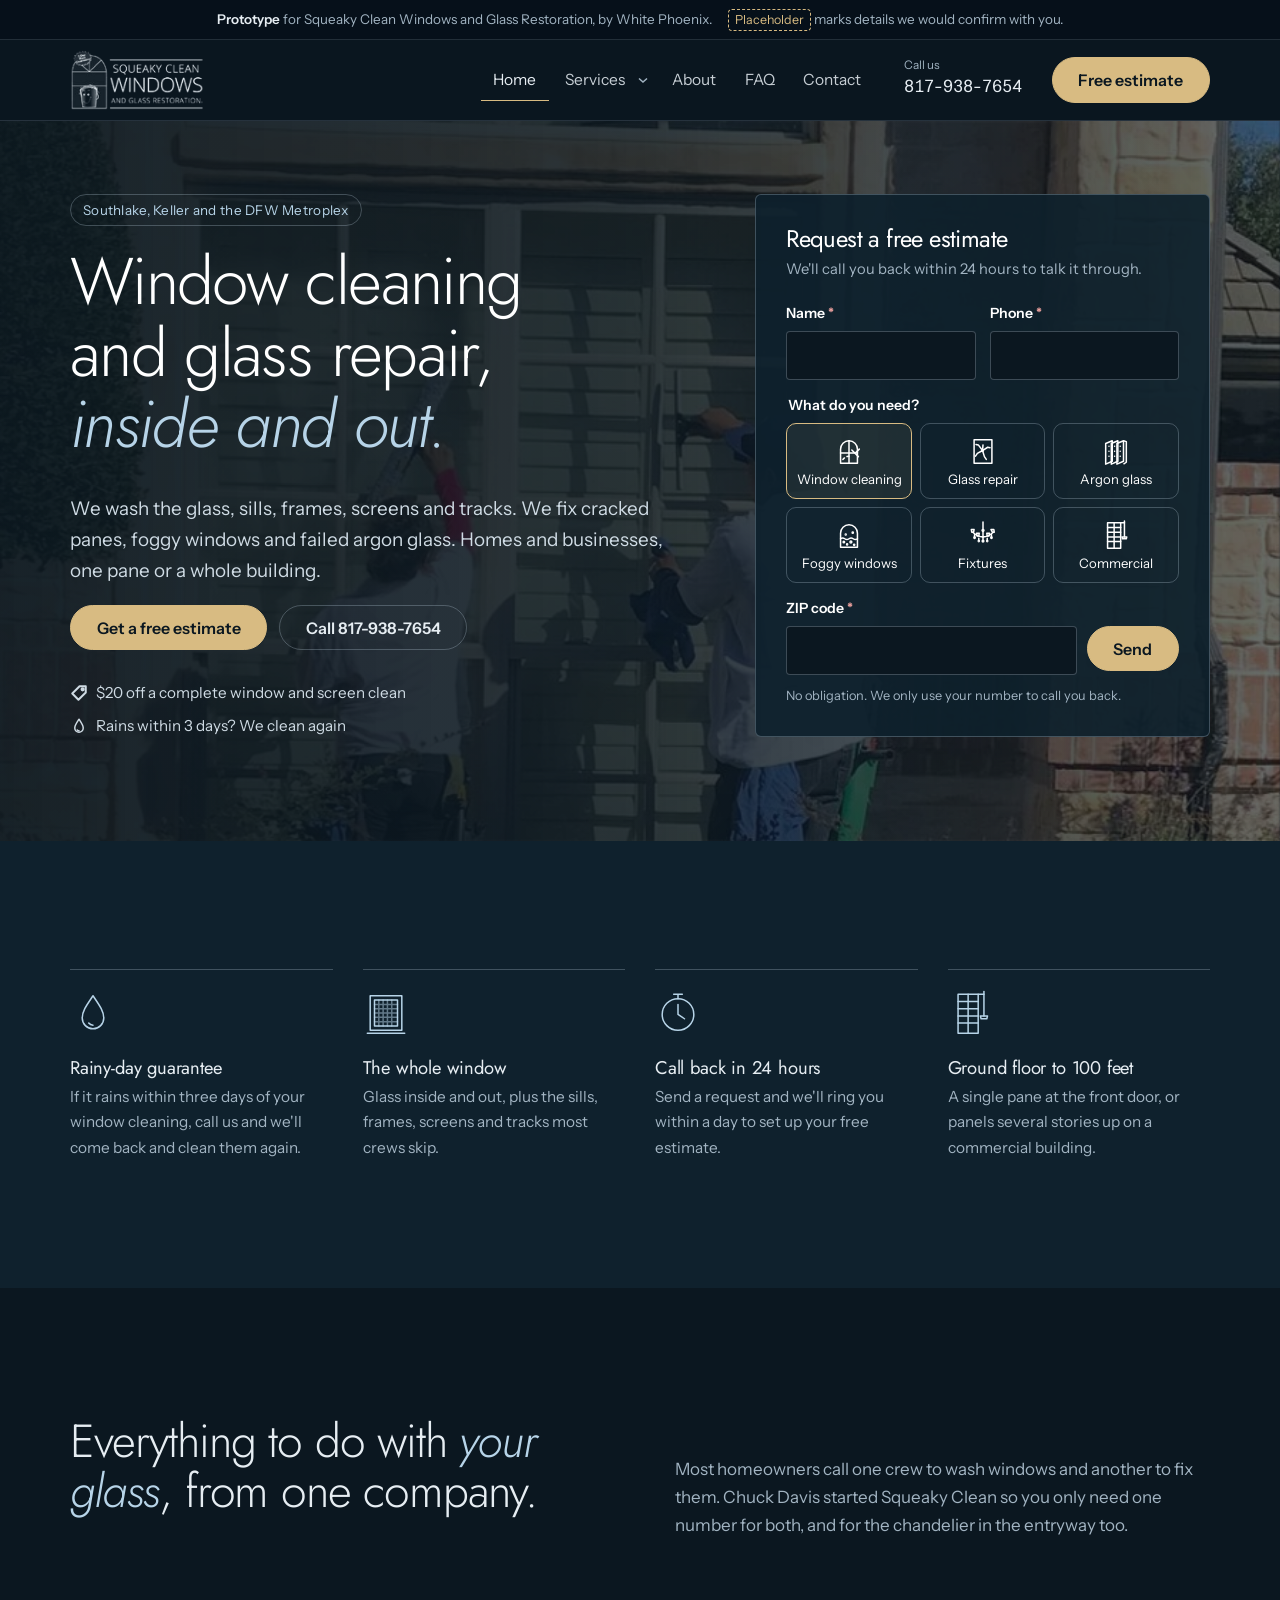
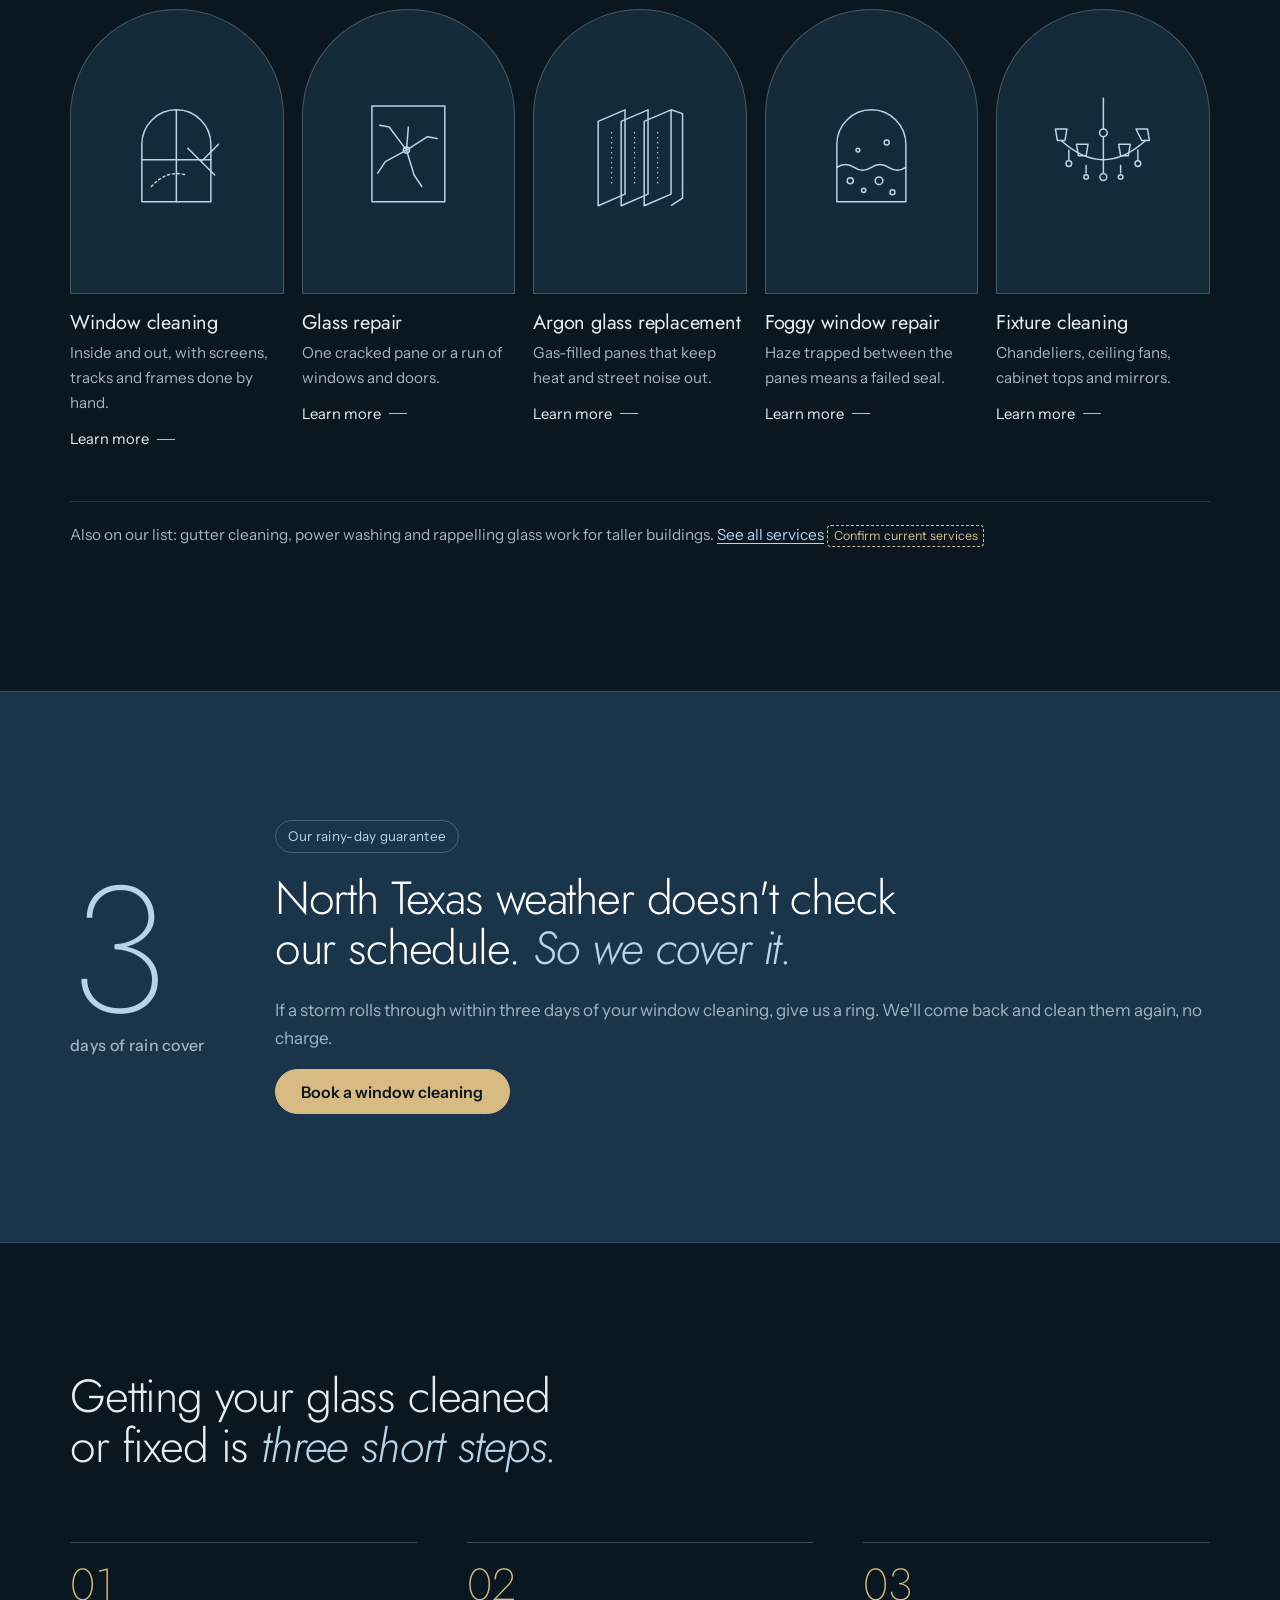
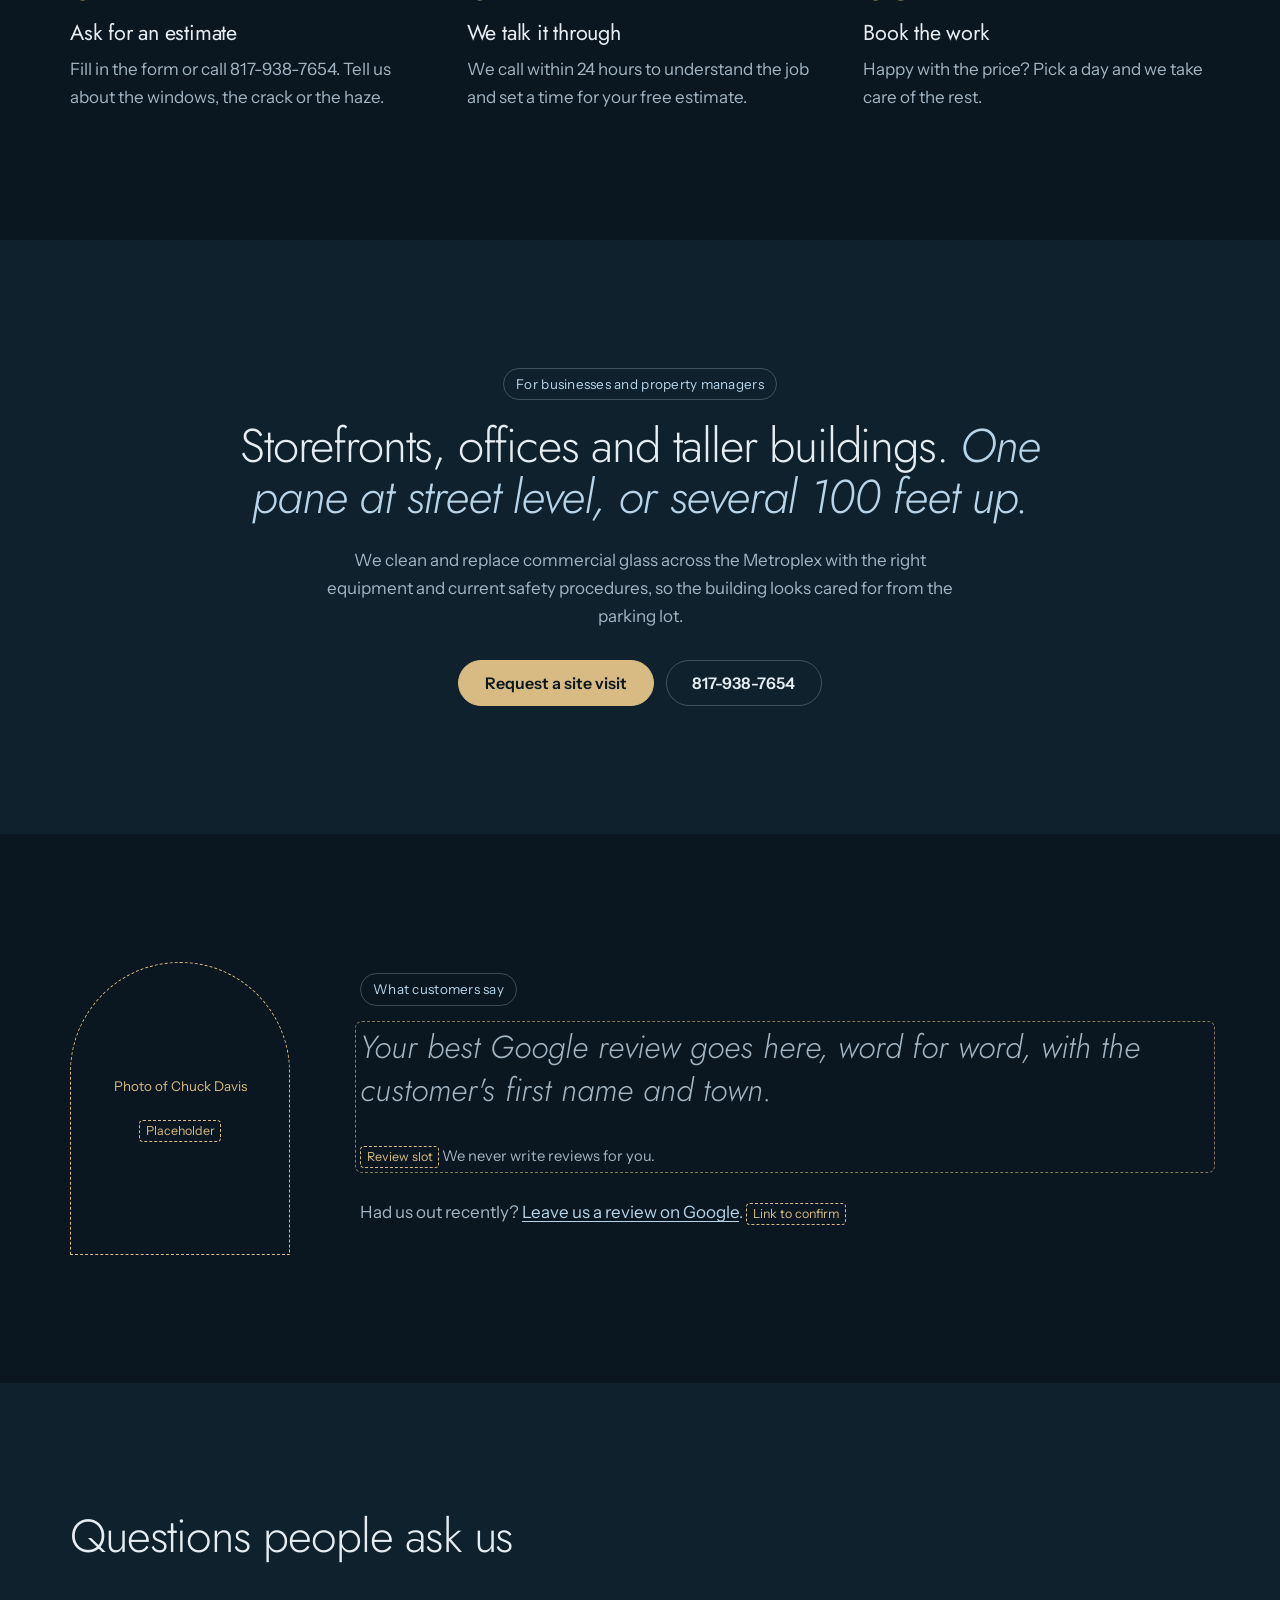
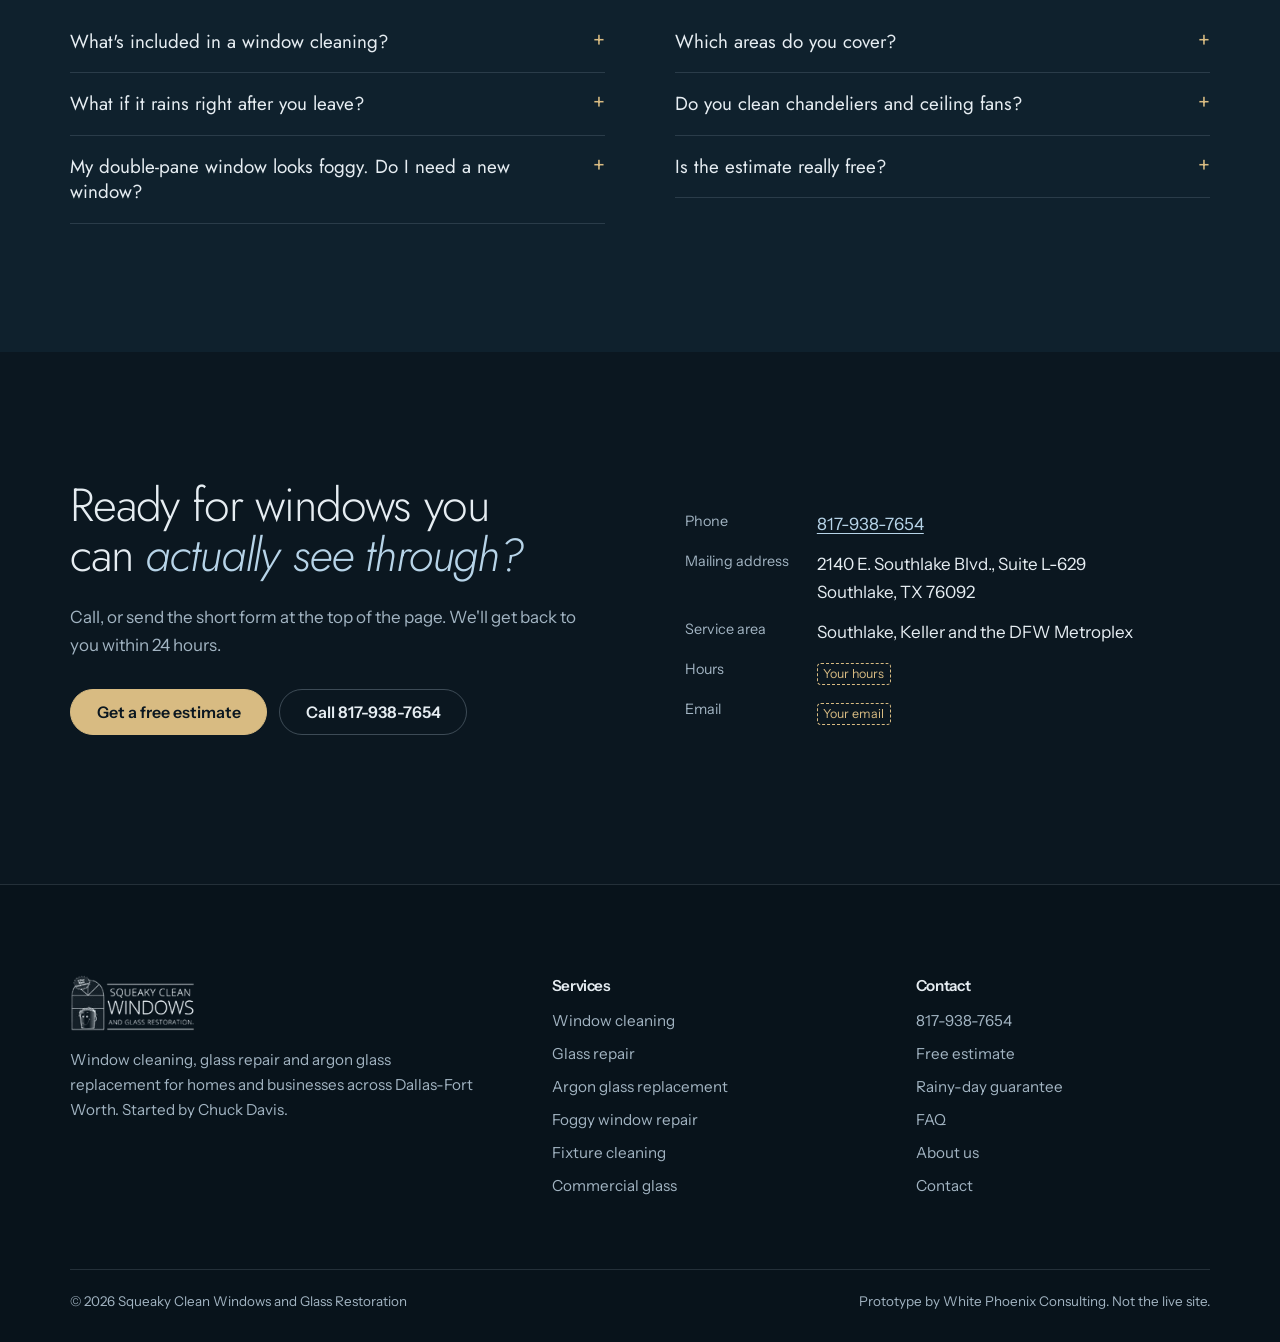
==== commit 6cef7196: "Multi-page: Services, About, Contact, 404; services mega menu; Jost + Instrument Sans; view-transiti" ====
--- a/index.html
+++ b/index.html
@@ -12,14 +12,24 @@
 <meta name="theme-color" content="#0b1720">
 <link rel="icon" href="assets/img/favicon.png">
 <link rel="preconnect" href="https://fonts.googleapis.com"><link rel="preconnect" href="https://fonts.gstatic.com" crossorigin>
-<link href="https://fonts.googleapis.com/css2?family=Literata:ital,opsz,wght@0,7..72,300;0,7..72,400;1,7..72,300&family=Ysabeau+Office:wght@400;600&display=swap" rel="stylesheet">
+<link href="https://fonts.googleapis.com/css2?family=Jost:ital,wght@0,300;0,400;0,500;1,300&family=Instrument+Sans:wght@400;500;600&display=swap" rel="stylesheet">
 <link rel="preload" as="image" href="assets/img/crew-southlake.webp">
 <link rel="stylesheet" href="assets/css/wp-blocks.css">
 <link rel="stylesheet" href="assets/css/site.css">
+<script>
+/* View Transitions plugin pattern: the clicked card morphs into its match on the next page. */
+window.addEventListener('pagereveal', function (e) {
+  var k; try { k = sessionStorage.getItem('vt'); sessionStorage.removeItem('vt'); } catch (x) {}
+  if (!e.viewTransition || !k) return;
+  var el = document.querySelector('[data-vt-key="' + k + '"]');
+  if (!el) return;
+  el.style.viewTransitionName = 'expand';
+  e.viewTransition.finished.then(function () { el.style.viewTransitionName = ''; });
+});
+</script>
 <script type="speculationrules">{"prerender":[{"where":{"href_matches":"/*"},"eagerness":"moderate"}]}</script>
 </head>
-<body class="wp-site-blocks">
-
+<body class="wp-site-blocks page-home">
 <svg width="0" height="0" style="position:absolute" aria-hidden="true">
   <defs>
     <style>.ill *{vector-effect:non-scaling-stroke}</style>
@@ -42,21 +52,27 @@
 </div>
 
 <header class="site-header">
-  <div class="alignwide">
-    <a class="wp-block-site-logo" href="#top" aria-label="Squeaky Clean Windows and Glass Restoration, home"><img src="assets/img/logo-light.png" alt="Squeaky Clean Windows and Glass Restoration" width="212" height="94"></a>
+  <div class="alignwide header-row">
+    <a class="wp-block-site-logo" href="./" aria-label="Squeaky Clean Windows and Glass Restoration, home"><img src="assets/img/logo-light.png" alt="Squeaky Clean Windows and Glass Restoration" width="212" height="94"></a>
     <nav class="wp-block-navigation" id="nav" aria-label="Main">
-      <a href="#services">Services</a>
-      <a href="#guarantee">Guarantee</a>
-      <a href="#commercial">Commercial</a>
-      <a href="#faq">FAQ</a>
-      <a href="#contact">Contact</a>
+      <ul class="wp-block-navigation__container">
+        <li class="wp-block-navigation-item"><a class="wp-block-navigation-item__content" href="./" data-nav="home" aria-current="page">Home</a></li>
+        <li class="wp-block-navigation-item has-child has-mega">
+          <a class="wp-block-navigation-item__content" href="services.html" data-nav="services">Services</a>
+          <button class="wp-block-navigation-submenu__toggle" aria-expanded="false" aria-controls="mega" aria-label="Show services"><svg viewBox="0 0 12 12" aria-hidden="true"><path d="M2 4.5l4 3.5 4-3.5" fill="none" stroke="currentColor" stroke-width="1.5"/></svg></button>
+          <div class="mega" id="mega"><div class="alignwide"><ul class="mega-grid"><li><a class="mega-card" href="services.html#cleaning" data-vt="svc-cleaning"><div class="mega-arch"><svg aria-hidden="true"><use href="#i-clean"/></svg></div><span class="mega-title">Window cleaning</span><span class="mega-text">Inside and out, with screens, tracks and frames done by hand.</span></a></li><li><a class="mega-card" href="services.html#repair" data-vt="svc-repair"><div class="mega-arch"><svg aria-hidden="true"><use href="#i-repair"/></svg></div><span class="mega-title">Glass repair</span><span class="mega-text">One cracked pane or a run of windows and doors.</span></a></li><li><a class="mega-card" href="services.html#argon" data-vt="svc-argon"><div class="mega-arch"><svg aria-hidden="true"><use href="#i-argon"/></svg></div><span class="mega-title">Argon glass replacement</span><span class="mega-text">Gas-filled panes that keep heat and street noise out.</span></a></li><li><a class="mega-card" href="services.html#foggy" data-vt="svc-foggy"><div class="mega-arch"><svg aria-hidden="true"><use href="#i-fog"/></svg></div><span class="mega-title">Foggy window repair</span><span class="mega-text">Haze trapped between the panes means a failed seal.</span></a></li><li><a class="mega-card" href="services.html#fixtures" data-vt="svc-fixtures"><div class="mega-arch"><svg aria-hidden="true"><use href="#i-fixture"/></svg></div><span class="mega-title">Fixture cleaning</span><span class="mega-text">Chandeliers, ceiling fans, cabinet tops and mirrors.</span></a></li></ul><div class="mega-foot"><a href="services.html">All services</a><span>Also gutters, power washing and commercial glass</span><a href="./#quote">Get a free estimate</a></div></div></div>
+        </li>
+        <li class="wp-block-navigation-item"><a class="wp-block-navigation-item__content" href="about.html" data-nav="about">About</a></li>
+        <li class="wp-block-navigation-item"><a class="wp-block-navigation-item__content" href="./#faq">FAQ</a></li>
+        <li class="wp-block-navigation-item"><a class="wp-block-navigation-item__content" href="contact.html" data-nav="contact">Contact</a></li>
+      </ul>
     </nav>
-    <a class="header-phone" href="tel:+18179387654"><small>Call or text</small>817-938-7654</a>
-    <div class="wp-block-buttons"><div class="wp-block-button"><a class="wp-block-button__link wp-element-button" href="#quote">Free estimate</a></div></div>
+    <a class="header-phone" href="tel:+18179387654"><small>Call us</small>817-938-7654</a>
+    <div class="wp-block-buttons header-cta"><div class="wp-block-button"><a class="wp-block-button__link wp-element-button" href="./#quote">Free estimate</a></div></div>
+    <a class="header-call" href="tel:+18179387654" aria-label="Call 817-938-7654"><svg viewBox="0 0 24 24" aria-hidden="true"><path d="M6.6 3.5l2.6 3.4-1.7 2.2a12 12 0 0 0 7.4 7.4l2.2-1.7 3.4 2.6-1.4 3.1C10.6 20.5 3.5 13.4 3.5 4.9z" fill="none" stroke="currentColor" stroke-width="1.5" stroke-linejoin="round"/></svg></a>
     <button class="menu-toggle" aria-expanded="false" aria-controls="nav">Menu</button>
   </div>
 </header>
-
 <main id="top">
 
 <section class="wp-block-cover hero">
@@ -123,14 +139,8 @@
       <h2>Everything to do with <em>your glass</em>, from one company.</h2>
       <p>Most homeowners call one crew to wash windows and another to fix them. Chuck Davis started Squeaky Clean so you only need one number for both, and for the chandelier in the entryway too.</p>
     </div>
-    <div class="panes">
-      <a class="pane wp-reveal" href="#quote" data-service="cleaning"><div class="pane-arch"><svg aria-hidden="true" style="color:var(--glass)"><use href="#i-clean"/></svg></div><h3>Window cleaning</h3><p>Inside and out, with screens, tracks and frames done by hand.</p></a>
-      <a class="pane wp-reveal" href="#quote" data-service="repair"><div class="pane-arch"><svg aria-hidden="true" style="color:var(--glass)"><use href="#i-repair"/></svg></div><h3>Glass repair</h3><p>One cracked pane or a run of windows and doors. Quick and safe.</p></a>
-      <a class="pane wp-reveal" href="#quote" data-service="argon"><div class="pane-arch"><svg aria-hidden="true" style="color:var(--glass)"><use href="#i-argon"/></svg></div><h3>Argon glass replacement</h3><p>Gas-filled panes that keep Texas heat and street noise out, fitted right.</p></a>
-      <a class="pane wp-reveal" href="#quote" data-service="foggy"><div class="pane-arch"><svg aria-hidden="true" style="color:var(--glass)"><use href="#i-fog"/></svg></div><h3>Foggy window repair</h3><p>Haze trapped between the panes means a failed seal. We fix it.</p></a>
-      <a class="pane wp-reveal" href="#quote" data-service="fixtures"><div class="pane-arch"><svg aria-hidden="true" style="color:var(--glass)"><use href="#i-fixture"/></svg></div><h3>Fixture cleaning</h3><p>Chandeliers, ceiling fans, cabinet tops, mirrors and glass tables. No wobbly ladder for you.</p></a>
-    </div>
-    <p class="also">Also on our list: gutter cleaning, power washing and rappelling glass work for taller buildings. <span class="ph-chip">Confirm current services</span></p>
+    <div class="panes"><a class="pane wp-reveal" href="services.html#cleaning" data-vt="svc-cleaning"><div class="pane-arch"><svg aria-hidden="true"><use href="#i-clean"/></svg></div><h3>Window cleaning</h3><p>Inside and out, with screens, tracks and frames done by hand.</p><span class="more">Learn more</span></a><a class="pane wp-reveal" href="services.html#repair" data-vt="svc-repair"><div class="pane-arch"><svg aria-hidden="true"><use href="#i-repair"/></svg></div><h3>Glass repair</h3><p>One cracked pane or a run of windows and doors.</p><span class="more">Learn more</span></a><a class="pane wp-reveal" href="services.html#argon" data-vt="svc-argon"><div class="pane-arch"><svg aria-hidden="true"><use href="#i-argon"/></svg></div><h3>Argon glass replacement</h3><p>Gas-filled panes that keep heat and street noise out.</p><span class="more">Learn more</span></a><a class="pane wp-reveal" href="services.html#foggy" data-vt="svc-foggy"><div class="pane-arch"><svg aria-hidden="true"><use href="#i-fog"/></svg></div><h3>Foggy window repair</h3><p>Haze trapped between the panes means a failed seal.</p><span class="more">Learn more</span></a><a class="pane wp-reveal" href="services.html#fixtures" data-vt="svc-fixtures"><div class="pane-arch"><svg aria-hidden="true"><use href="#i-fixture"/></svg></div><h3>Fixture cleaning</h3><p>Chandeliers, ceiling fans, cabinet tops and mirrors.</p><span class="more">Learn more</span></a></div>
+    <p class="also">Also on our list: gutter cleaning, power washing and rappelling glass work for taller buildings. <a href="services.html">See all services</a> <span class="ph-chip">Confirm current services</span></p>
   </div>
 </section>
 
@@ -222,17 +232,15 @@
   </div>
 </section>
 
-</main>
-
-<footer class="site-footer">
+</main><footer class="site-footer">
   <div class="alignwide">
     <div class="footer-cols">
       <div>
         <img src="assets/img/logo-light.png" alt="Squeaky Clean Windows and Glass Restoration" width="180" height="80" style="height:56px;width:auto;margin-bottom:16px">
         <p class="muted" style="max-width:30em">Window cleaning, glass repair and argon glass replacement for homes and businesses across Dallas-Fort Worth. Started by Chuck Davis.</p>
       </div>
-      <div><h4>Services</h4><ul><li><a href="#services">Window cleaning</a></li><li><a href="#services">Glass repair</a></li><li><a href="#services">Argon glass replacement</a></li><li><a href="#services">Foggy window repair</a></li><li><a href="#services">Fixture cleaning</a></li><li><a href="#commercial">Commercial glass</a></li></ul></div>
-      <div><h4>Contact</h4><ul><li><a href="tel:+18179387654">817-938-7654</a></li><li><a href="#quote">Free estimate</a></li><li><a href="#guarantee">Rainy-day guarantee</a></li><li><a href="#faq">FAQ</a></li></ul></div>
+      <div><h4>Services</h4><ul><li><a href="services.html#cleaning">Window cleaning</a></li><li><a href="services.html#repair">Glass repair</a></li><li><a href="services.html#argon">Argon glass replacement</a></li><li><a href="services.html#foggy">Foggy window repair</a></li><li><a href="services.html#fixtures">Fixture cleaning</a></li><li><a href="services.html#commercial">Commercial glass</a></li></ul></div>
+      <div><h4>Contact</h4><ul><li><a href="tel:+18179387654">817-938-7654</a></li><li><a href="./#quote">Free estimate</a></li><li><a href="./#guarantee">Rainy-day guarantee</a></li><li><a href="./#faq">FAQ</a></li><li><a href="about.html">About us</a></li><li><a href="contact.html">Contact</a></li></ul></div>
     </div>
     <div class="footer-base"><span>&copy; 2026 Squeaky Clean Windows and Glass Restoration</span><span>Prototype by White Phoenix Consulting. Not the live site.</span></div>
   </div>
@@ -240,7 +248,7 @@
 
 <div class="mobile-bar" aria-hidden="true">
   <a class="wp-block-button__link wp-element-button" href="tel:+18179387654" style="background:transparent;color:var(--text);border-color:var(--line-2)">Call</a>
-  <a class="wp-block-button__link wp-element-button" href="#quote">Free estimate</a>
+  <a class="wp-block-button__link wp-element-button" href="./#quote">Free estimate</a>
 </div>
 
 <script src="assets/js/site.js" defer></script>
--- a/assets/css/site.css
+++ b/assets/css/site.css
@@ -1,10 +1,10 @@
 /* Theme layer. Tokens follow Twenty Twenty-Five theme.json (spacing 20-80, content 680, wide 1240,
    pill buttons) with the dark "Evening" style variation as the base and the
-   Literata + Ysabeau Office pairing from the TT25 font collection. */
+   Jost + Instrument Sans pairing that ships with Twenty Twenty-Four. */
 :root{
   --ink:#0b1720; --deep:#0f212d; --panel:#142a39; --panel-2:#1a3445; --line:rgba(205,224,238,.14); --line-2:rgba(205,224,238,.26);
   --text:#e6edf2; --muted:#a2b4c2; --glass:#b7d4e8; --brass:#d8bb82; --brass-2:#e8cf9c; --err:#f0a3a0;
-  --serif:"Literata",Georgia,serif; --sans:"Ysabeau Office","Segoe UI",sans-serif;
+  --serif:"Jost","Futura",sans-serif; --sans:"Instrument Sans","Helvetica Neue",sans-serif;
   --s20:10px; --s30:20px; --s40:30px; --s50:clamp(30px,5vw,50px); --s60:clamp(30px,7vw,70px); --s70:clamp(50px,7vw,90px); --s80:clamp(70px,10vw,140px);
   --content:680px; --wide:1240px; --radius:6px; --ease:cubic-bezier(.22,1,.36,1);
 }
@@ -12,16 +12,16 @@
 [hidden]{display:none!important}
 html{scroll-behavior:smooth;background:var(--ink)}
 @view-transition{navigation:auto}
-body{margin:0;background:var(--ink);color:var(--text);font:400 1.0625rem/1.6 var(--sans);font-feature-settings:"lnum";-webkit-font-smoothing:antialiased}
+body{margin:0;background:var(--ink);color:var(--text);font:400 1.0625rem/1.65 var(--sans);-webkit-font-smoothing:antialiased}
 img{max-width:100%;height:auto;display:block}
 a{color:var(--glass);text-underline-offset:.2em;text-decoration-thickness:1px}
 a:hover{color:var(--text)}
 :focus-visible{outline:2px solid var(--brass);outline-offset:3px}
-h1,h2,h3,h4{font-family:var(--serif);font-weight:300;line-height:1.15;letter-spacing:-.01em;margin:0 0 .5em;color:var(--text)}
-h1{font-size:clamp(2.3rem,1.4rem + 3vw,3.9rem)}
+h1,h2,h3,h4{font-family:var(--serif);font-weight:300;line-height:1.08;letter-spacing:-.025em;text-wrap:balance;margin:0 0 .5em;color:var(--text)}
+h1{font-size:clamp(2.4rem,1.4rem + 3.4vw,4.2rem)}
 h2{font-size:clamp(1.9rem,1.3rem + 2vw,2.9rem)}
-h3{font-size:1.45rem;font-weight:400}
-h1 em,h2 em{font-style:italic;color:var(--glass)}
+h3{font-size:1.35rem;font-weight:400;letter-spacing:-.01em}
+h1 em,h2 em{font-style:italic;font-weight:300;color:var(--glass)}
 p{margin:0 0 1em}
 .has-small-font-size{font-size:.92rem}
 .muted{color:var(--muted)}
@@ -49,18 +49,15 @@
 
 /* Header (TT25 header pattern) */
 .site-header{position:sticky;top:0;z-index:50;background:rgba(11,23,32,.86);backdrop-filter:saturate(1.2) blur(10px);border-bottom:1px solid var(--line);view-transition-name:site-header}
-.site-header>.alignwide{display:flex;align-items:center;gap:var(--s40);min-height:78px}
+.site-header>.header-row{display:flex;align-items:center;gap:var(--s40);min-height:80px;position:static}
 .wp-block-site-logo img{height:60px;width:auto}
-.wp-block-navigation{margin-left:auto;display:flex;gap:28px;font-size:.98rem}
-.wp-block-navigation a{color:var(--text);text-decoration:none;opacity:.85}
-.wp-block-navigation a:hover{opacity:1;text-decoration:underline}
 .header-phone{color:var(--text);text-decoration:none;font-variant-numeric:tabular-nums;white-space:nowrap}
 .header-phone small{display:block;color:var(--muted);font-size:.74rem;line-height:1}
 .menu-toggle{display:none;background:none;border:1px solid var(--line-2);color:var(--text);border-radius:999px;padding:.5em 1em;font:inherit}
 
 /* Cover hero (core cover + has-background-dim) */
 .wp-block-cover.hero{position:relative;min-height:min(calc(100svh - 112px),720px);display:flex;align-items:center;overflow:hidden;padding-block:var(--s60)}
-.wp-block-cover__image-background{position:absolute;inset:0;width:100%;height:100%;object-fit:cover;object-position:50% 40%;transform:scale(1.04);animation:heroZoom 14s var(--ease) forwards}
+.wp-block-cover__image-background{position:absolute;inset:0;width:100%;height:100%;object-fit:cover;object-position:50% 40%;transform:scale(1.03);animation:heroZoom 9s var(--ease) forwards}
 @keyframes heroZoom{to{transform:scale(1)}}
 .wp-block-cover .wp-block-cover__background{position:absolute;inset:0;opacity:1;background:linear-gradient(90deg,rgba(11,23,32,.95) 0%,rgba(11,23,32,.86) 50%,rgba(11,23,32,.62) 100%)}
 .wp-block-cover__inner-container{position:relative;width:100%}
@@ -73,7 +70,7 @@
 
 /* Gravity Forms style */
 .gform_wrapper{background:rgba(15,33,45,.92);border:1px solid var(--line-2);border-radius:var(--radius);padding:var(--s40)}
-.gform_title{font:400 1.45rem/1.2 var(--serif);margin:0 0 4px}
+.gform_title{font:400 1.5rem/1.2 var(--serif);margin:0 0 4px}
 .gform_description{color:var(--muted);font-size:.92rem;margin-bottom:var(--s30)}
 .gform_fields{display:grid;grid-template-columns:1fr 1fr;gap:14px}
 .gfield{margin:0;border:0;padding:0;min-width:0}
@@ -127,17 +124,17 @@
 .photo-credit{font-size:.78rem;color:var(--muted);margin-top:8px}
 
 /* Guarantee band: cover with parallax (core has-parallax) */
-.wp-block-cover.has-parallax{position:relative;background-image:url(../img/through-glass.webp);background-size:cover;background-position:center;background-attachment:fixed;padding-block:var(--s80);overflow:hidden}
-.wp-block-cover.has-parallax .wp-block-cover__background{background:rgba(9,20,29,.82)}
+.wp-block-cover.has-parallax{position:relative;background:#1a3549;border-block:1px solid var(--line);padding-block:var(--s80);overflow:hidden}
+.wp-block-cover.has-parallax .wp-block-cover__background{display:none}
 @supports (-webkit-touch-callout:inherit){.wp-block-cover.has-parallax{background-attachment:scroll}}
 .guarantee{display:grid;grid-template-columns:auto 1fr;gap:var(--s60);align-items:center}
-.big-num{font:300 clamp(7rem,14vw,12rem)/.8 var(--serif);color:var(--glass)}
+.big-num{font:200 clamp(7rem,14vw,12rem)/.8 var(--serif);color:var(--glass)}
 .big-num small{display:block;font:500 1rem/1.3 var(--sans);color:var(--muted);letter-spacing:.02em;margin-top:14px}
 
 /* Steps */
 .steps{display:grid;grid-template-columns:repeat(3,1fr);gap:var(--s50);counter-reset:s}
 .step{border-top:1px solid var(--line-2);padding-top:var(--s30)}
-.step::before{counter-increment:s;content:"0" counter(s);font:300 2.6rem/1 var(--serif);color:var(--brass);display:block;margin-bottom:14px}
+.step::before{counter-increment:s;content:"0" counter(s);font:200 2.8rem/1 var(--serif);color:var(--brass);display:block;margin-bottom:14px}
 .step p{color:var(--muted);margin:0}
 
 /* Statement (TT24 text-centered-statement, adapted) */
@@ -155,7 +152,7 @@
 /* FAQ: details blocks, two columns (TT25 text-faqs) */
 .faq{display:grid;grid-template-columns:1fr 1fr;gap:0 var(--s60)}
 .wp-block-details{border-bottom:1px solid var(--line);padding:18px 0}
-.wp-block-details summary{cursor:pointer;font:400 1.15rem/1.35 var(--serif);list-style:none;display:flex;justify-content:space-between;gap:16px}
+.wp-block-details summary{cursor:pointer;font:400 1.18rem/1.35 var(--serif);list-style:none;display:flex;justify-content:space-between;gap:16px}
 .wp-block-details summary::-webkit-details-marker{display:none}
 .wp-block-details summary::after{content:"+";color:var(--brass);font-family:var(--sans);font-size:1.4rem;line-height:1;transition:transform .25s}
 .wp-block-details[open] summary::after{transform:rotate(45deg)}
@@ -181,7 +178,7 @@
 .mobile-bar{display:none}
 
 /* Reveal (core-style fade-in) */
-.wp-reveal{opacity:0;transform:translateY(18px);transition:opacity .7s var(--ease),transform .7s var(--ease)}
+.wp-reveal{opacity:0;transform:translateY(12px);transition:opacity .6s var(--ease),transform .6s var(--ease)}
 .wp-reveal.is-in{opacity:1;transform:none}
 
 /* Easter egg: squeegee pass */
@@ -195,9 +192,9 @@
   .wp-block-navigation{gap:18px}
 }
 @media (max-width:900px){
-  .wp-block-navigation,.header-phone,.site-header .wp-block-buttons{display:none}
+  .wp-block-navigation,.header-phone,.header-cta{display:none}
   .menu-toggle{display:inline-block;margin-left:auto}
-  .site-header.open .wp-block-navigation{display:flex;flex-direction:column;position:absolute;top:100%;left:0;right:0;background:var(--ink);padding:var(--s40) var(--s50);border-bottom:1px solid var(--line);font-size:1.2rem}
+  
   .hero .wp-block-columns,.section-head,.wp-block-media-text,.guarantee,.review-slot,.faq,.contact,.footer-cols{grid-template-columns:1fr}
   .wp-block-cover.hero{min-height:0}
   .trust{grid-template-columns:1fr 1fr}
@@ -220,3 +217,121 @@
 }
 .wp-block-cover .wp-block-cover__background{z-index:0}
 .wp-block-cover .wp-block-cover__inner-container{position:relative;z-index:1}
+
+/* Navigation (core Navigation block markup) */
+.wp-block-navigation{margin-left:auto}
+.wp-block-navigation__container{list-style:none;margin:0;padding:0;display:flex;align-items:center;gap:4px}
+.wp-block-navigation-item{display:flex;align-items:center}
+.wp-block-navigation-item__content{color:var(--text);text-decoration:none;font-size:.97rem;padding:.5em .8em;border-radius:999px;opacity:.86;transition:opacity .15s,background .15s}
+.wp-block-navigation-item__content:hover,.has-mega:hover>.wp-block-navigation-item__content{opacity:1;color:var(--text);background:rgba(205,224,238,.07)}
+.wp-block-navigation-item__content[aria-current]{opacity:1;box-shadow:inset 0 -1px 0 var(--brass);border-radius:0}
+.wp-block-navigation-submenu__toggle{background:none;border:0;color:var(--muted);padding:6px;margin-left:-6px;cursor:pointer;display:flex}
+.wp-block-navigation-submenu__toggle svg{width:12px;height:12px;transition:transform .2s}
+.has-mega:hover .wp-block-navigation-submenu__toggle svg,.has-mega.open .wp-block-navigation-submenu__toggle svg{transform:rotate(180deg)}
+.header-call{display:none;color:var(--text)}
+.header-call svg{width:22px;height:22px}
+
+/* Services mega menu: hover on desktop, toggle button for keyboard and touch */
+.site-header{position:sticky}
+.mega{position:absolute;left:0;right:0;top:100%;background:var(--deep);border-block:1px solid var(--line);padding-block:var(--s50) var(--s40);opacity:0;visibility:hidden;transform:translateY(-6px);transition:opacity .2s var(--ease),transform .2s var(--ease),visibility 0s .2s}
+.has-mega:hover .mega,.has-mega:focus-within .mega,.has-mega.open .mega{opacity:1;visibility:visible;transform:none;transition-delay:.06s,.06s,0s}
+.has-mega::after{content:"";position:absolute;left:0;right:0;top:100%;height:0}
+.mega-grid{list-style:none;margin:0;padding:0;display:grid;grid-template-columns:repeat(5,1fr);gap:18px}
+.mega-card{display:grid;grid-template-columns:64px 1fr;grid-template-rows:auto 1fr;column-gap:16px;padding:14px;border-radius:var(--radius);text-decoration:none;color:var(--text);transition:background .2s}
+.mega-card:hover{background:rgba(205,224,238,.06);color:var(--text)}
+.mega-arch{grid-row:1/3;width:64px;aspect-ratio:3/4;border:1px solid var(--line-2);border-radius:999px 999px 4px 4px;display:grid;place-items:center;color:var(--glass);transition:border-color .2s}
+.mega-card:hover .mega-arch{border-color:var(--glass)}
+.mega-arch svg{width:34px;height:34px}
+.mega-title{font:400 1.05rem/1.25 var(--serif);align-self:end}
+.mega-text{font-size:.86rem;color:var(--muted);line-height:1.4;margin-top:4px}
+.mega-foot{display:flex;gap:24px;align-items:center;margin-top:var(--s40);padding-top:var(--s30);border-top:1px solid var(--line);font-size:.92rem}
+.mega-foot span{color:var(--muted);flex:1}
+.mega-foot a{color:var(--text);text-decoration:none;border-bottom:1px solid var(--brass);padding-bottom:2px}
+
+/* Service panes: pane colours and "Learn more" */
+.pane-arch{color:var(--glass)}
+.pane .more{margin-top:12px;font-size:.92rem;color:var(--text);display:inline-flex;gap:8px;align-items:center}
+.pane .more::after{content:"";width:18px;height:1px;background:var(--brass);transition:width .3s var(--ease)}
+.pane:hover .more::after{width:30px}
+.pane:hover .pane-arch svg{transform:translateY(-3px)}
+.pane-arch svg{transition:transform .5s var(--ease)}
+
+/* Page banner (TT25 page header) */
+.page-banner{padding-block:var(--s80) var(--s60);border-bottom:1px solid var(--line);background:var(--deep)}
+.page-banner h1{max-width:15em}
+.page-banner .lede{font-size:1.18rem;color:#cfdbe4;max-width:36em}
+.jump{display:flex;flex-wrap:wrap;gap:10px;margin-top:var(--s50)}
+.jump a{display:inline-flex;align-items:center;gap:10px;border:1px solid var(--line-2);border-radius:999px;padding:.5em 1.1em .5em .7em;color:var(--text);text-decoration:none;font-size:.94rem;transition:border-color .2s,background .2s}
+.jump a:hover{border-color:var(--glass);background:rgba(205,224,238,.05)}
+.jump svg{width:22px;height:22px;color:var(--glass)}
+
+/* Service rows (core media-text, alternating) */
+.svc-row{padding-block:var(--s70);border-bottom:1px solid var(--line);scroll-margin-top:80px}
+.svc-row.is-flipped .wp-block-media-text__media{order:2}
+.row-arch{max-width:400px;aspect-ratio:4/5;border:1px solid var(--line-2);border-radius:999px 999px 6px 6px;background:var(--panel);display:grid;place-items:center;color:var(--glass);margin-inline:auto}
+.row-arch svg{width:46%;height:auto}
+.wp-block-media-text__content h2{margin-bottom:.6em}
+.wp-block-media-text__content>p:not(.is-style-text-annotation){color:#c5d3dd}
+.list-title{font-size:1.05rem;margin:var(--s40) 0 8px;font-weight:500;letter-spacing:0}
+#commercial{scroll-margin-top:80px}
+.extras{display:grid;grid-template-columns:repeat(4,1fr);gap:var(--s40);margin-top:var(--s50)}
+.extras>div{border-top:1px solid var(--line-2);padding-top:var(--s30)}
+.extras h3{font-size:1.2rem}
+.extras p{color:var(--muted);font-size:.96rem;margin:0}
+
+/* Contact page */
+.contact-side{display:grid;gap:0}
+.widget{border-top:1px solid var(--line);padding-block:var(--s30)}
+.widget h3{font-size:1.1rem;font-weight:500;letter-spacing:0;margin-bottom:6px}
+.widget p{margin:0}
+.big-tel{font:300 2rem/1.2 var(--serif);color:var(--text);text-decoration:none}
+.gfield_description{font-weight:400;color:var(--muted);font-size:.84rem;margin-left:6px}
+.gform_footer{margin-top:var(--s30)}
+.svc-pick label:has(input[type=checkbox]:checked){border-color:var(--brass);background:rgba(216,187,130,.08)}
+
+/* Trust row: neater, with a hairline above each point */
+.trust>div{border-top:1px solid var(--line-2);padding-top:var(--s30)}
+.trust svg{color:var(--glass);width:46px;height:46px}
+
+/* Page transitions (WordPress View Transitions plugin defaults, plus the card morph) */
+::view-transition-old(root){animation:vt-out .25s ease both}
+::view-transition-new(root){animation:vt-in .4s ease both}
+@keyframes vt-out{to{opacity:0}}
+@keyframes vt-in{from{opacity:0}}
+::view-transition-group(expand){animation-duration:.6s;animation-timing-function:cubic-bezier(.76,0,.24,1)}
+::view-transition-group(site-header){animation:none}
+
+@media (max-width:1100px){
+  .mega-grid{grid-template-columns:repeat(3,1fr)}
+  .extras{grid-template-columns:1fr 1fr}
+}
+@media (max-width:900px){
+  .header-call{display:inline-flex;margin-left:auto}
+  .menu-toggle{margin-left:0}
+  .site-header.open .wp-block-navigation{display:block;position:absolute;top:100%;left:0;right:0;height:calc(100svh - 80px);overflow:auto;background:var(--ink);padding:var(--s30) var(--s50) var(--s60);border-top:1px solid var(--line)}
+  .wp-block-navigation__container{flex-direction:column;align-items:stretch;gap:0}
+  .wp-block-navigation-item{flex-wrap:wrap;border-bottom:1px solid var(--line)}
+  .wp-block-navigation-item__content{font:300 1.6rem/1.2 var(--serif);padding:.6em 0;flex:1;opacity:1}
+  .wp-block-navigation-item__content[aria-current]{box-shadow:none;color:var(--glass)}
+  .wp-block-navigation-submenu__toggle{padding:14px}
+  .wp-block-navigation-submenu__toggle svg{width:16px;height:16px}
+  .mega{position:static;flex-basis:100%;display:none;opacity:1;visibility:visible;transform:none;background:none;border:0;padding:0 0 var(--s30)}
+  .has-mega.open .mega{display:block}
+  .has-mega:hover .mega{display:none}.has-mega.open:hover .mega{display:block}
+  .mega .alignwide{padding:0}
+  .mega-grid{grid-template-columns:1fr;gap:4px}
+  .mega-card{padding:8px 0;grid-template-columns:44px 1fr}
+  .mega-arch{width:44px}
+  .mega-arch svg{width:24px;height:24px}
+  .mega-foot{flex-wrap:wrap;gap:12px 20px}
+  .mega-foot span{flex-basis:100%;order:3}
+  .svc-row.is-flipped .wp-block-media-text__media{order:0}
+  .row-arch{max-width:220px}
+  .extras{grid-template-columns:1fr}
+}
+.row-arch{width:100%;max-width:360px}
+.svc-row .wp-block-media-text{grid-template-areas:none}
+.svc-row .wp-block-media-text__media,.svc-row .wp-block-media-text__content{grid-area:auto;grid-row:1}
+.svc-row.is-flipped .wp-block-media-text__media{grid-column:2}
+.svc-row.is-flipped .wp-block-media-text__content{grid-column:1}
+@media (max-width:900px){.svc-row .wp-block-media-text__media,.svc-row .wp-block-media-text__content,.svc-row.is-flipped .wp-block-media-text__media,.svc-row.is-flipped .wp-block-media-text__content{grid-column:1;grid-row:auto}.row-arch{max-width:200px;margin-inline:0}}
